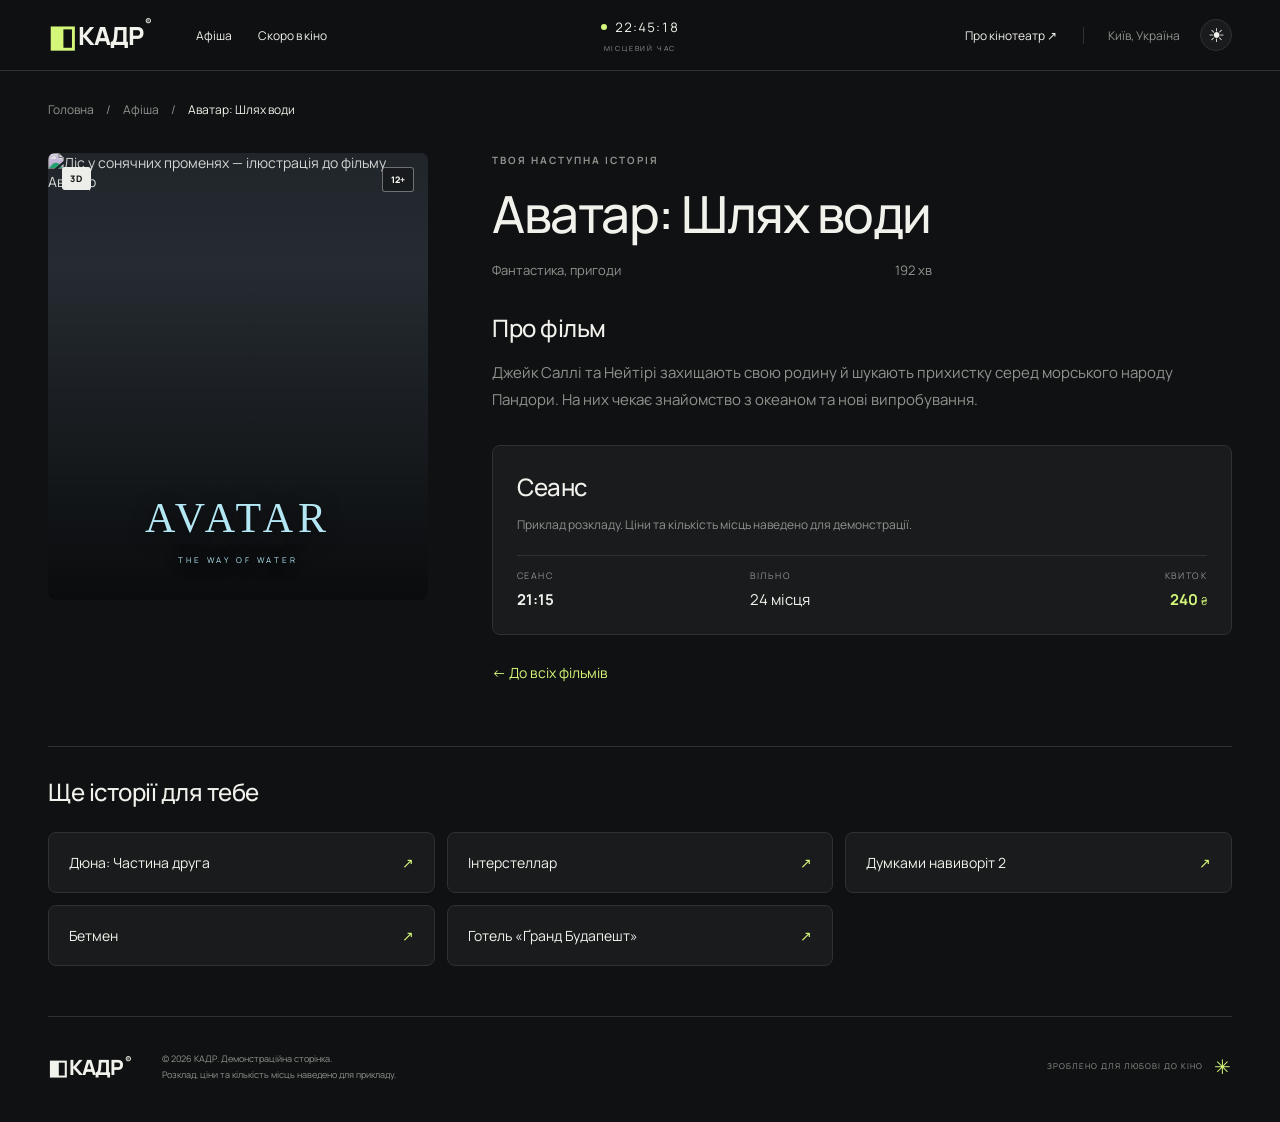
==== pages/movies/avatar.html @ 9c1c7c78 "Initial commit: cinema website" ====
<!DOCTYPE html>
<html lang="uk">
  <head>
    <meta charset="UTF-8" />
    <meta name="viewport" content="width=device-width, initial-scale=1.0" />
    <meta name="theme-color" content="#101112" />
    <meta
      name="description"
      content="Джейк Саллі та Нейтірі захищають свою родину й шукають прихистку серед морського народу Пандори. На них чекає знайомство з океаном та нові випробування."
    />
    <title>Аватар: Шлях води — КАДР</title>
    <link rel="preconnect" href="https://images.unsplash.com" />
    <link rel="stylesheet" href="../../assets/css/style.css" />
    <link rel="stylesheet" href="../../assets/css/movie.css" />
    <script src="../../assets/js/theme.js"></script>
    <script src="../../assets/js/components/layout.js" defer></script>
    <script src="../../assets/js/common.js" defer></script>
  </head>
  <body>
    <div data-site-header></div>
    <main class="shell movie-page">
      <nav class="breadcrumbs" aria-label="Навігаційний шлях">
        <a href="../../index.html">Головна</a><span aria-hidden="true">/</span
        ><a href="../../index.html#movies">Афіша</a
        ><span aria-hidden="true">/</span
        ><span aria-current="page">Аватар: Шлях води</span>
      </nav>
      <article class="movie-detail" aria-labelledby="movie-title">
        <div class="poster poster-avatar">
          <img
            src="https://images.unsplash.com/photo-1441974231531-c6227db76b6e?auto=format&fit=crop&w=600&q=80"
            alt="Ліс у сонячних променях — ілюстрація до фільму Аватар"
            fetchpriority="high"
          /><span class="poster-tag">3D</span
          ><span class="poster-age">12+</span>
          <div class="poster-title">AVATAR<span>THE WAY OF WATER</span></div>
        </div>

        <div class="movie-description">
          <p class="eyebrow">ТВОЯ НАСТУПНА ІСТОРІЯ</p>
          <h1 id="movie-title">Аватар: Шлях води</h1>
          <p class="genre">Фантастика, пригоди <span>192 хв</span></p>
          <section class="movie-synopsis" aria-labelledby="synopsis-title">
            <h2 id="synopsis-title">Про фільм</h2>
            <p>
              Джейк Саллі та Нейтірі захищають свою родину й шукають прихистку
              серед морського народу Пандори. На них чекає знайомство з океаном
              та нові випробування.
            </p>
          </section>
          <section class="movie-schedule" aria-labelledby="session-title">
            <h2 id="session-title">Сеанс</h2>
            <p class="demo-note">
              Приклад розкладу. Ціни та кількість місць наведено для
              демонстрації.
            </p>
            <div class="session">
              <div>
                <span class="session-label">СЕАНС</span><time>21:15</time>
              </div>
              <div>
                <span class="session-label">ВІЛЬНО</span><span>24 місця</span>
              </div>
              <div>
                <span class="session-label">КВИТОК</span
                ><strong>240 <small>₴</small></strong>
              </div>
            </div>
          </section>
          <a class="back-link" href="../../index.html#movies"
            >← До всіх фільмів</a
          >
        </div>
      </article>
      <section class="related-movies" aria-labelledby="related-title">
        <h2 id="related-title">Ще історії для тебе</h2>
        <div class="related-links">
          <a href="dune.html"
            >Дюна: Частина друга <span aria-hidden="true">↗</span></a
          ><a href="interstellar.html"
            >Інтерстеллар <span aria-hidden="true">↗</span></a
          ><a href="inside-out.html"
            >Думками навиворіт 2 <span aria-hidden="true">↗</span></a
          ><a href="batman.html">Бетмен <span aria-hidden="true">↗</span></a
          ><a href="grand-hotel.html"
            >Готель «Ґранд Будапешт» <span aria-hidden="true">↗</span></a
          >
        </div>
      </section>
    </main>
    <div data-site-footer></div>
  </body>
</html>
---- assets/css/style.css ----
@import url("https://fonts.googleapis.com/css2?family=Manrope:wght@400;500;600;700;800&display=swap");

:root {
  color-scheme: dark;
  --bg: #101112;
  --panel: #191b1c;
  --text: #f2f2ed;
  --muted: #91938f;
  --line: #303231;
  --accent: #d4f77a;
}
:root[data-theme="light"] {
  color-scheme: light;
  --bg: #ffffff;
  --panel: #f4f5f1;
  --text: #20231d;
  --muted: #62665d;
  --line: #dce0d6;
  --accent: #4b7019;
}
.theme-toggle {
  display: grid;
  place-items: center;
  flex-shrink: 0;
  width: 32px;
  height: 32px;
  padding: 0;
  margin-left: -24px;
  border: 1px solid var(--line);
  border-radius: 50%;
  background: var(--panel);
  color: var(--text);
  font-size: 19px;
  cursor: pointer;
}
.theme-toggle:hover {
  border-color: var(--accent);
  color: var(--accent);
}
.theme-toggle:focus-visible {
  outline: 2px solid var(--accent);
  outline-offset: 4px;
}
:root[data-theme="light"] .topbar {
  background: #ffffffed;
}
:root[data-theme="light"] .menu-panel {
  background: var(--panel);
}
:root[data-theme="light"] .intro-note {
  color: var(--muted);
}
:root[data-theme="light"] .closing {
  background: #f2f5eb;
  border-color: var(--line);
}
:root[data-theme="light"] .few-seats {
  color: #9b4b15;
}
/* Зберігаємо контраст тексту та кнопок поверх кінопостерів. */
.feature {
  color: #f2f2ed;
  --accent: #d4f77a;
}
@media (max-width: 1100px) {
  .theme-toggle {
    margin-left: -14px;
  }
}
@media (max-width: 760px) {
  .navigation .theme-toggle {
    margin-left: auto;
  }
  .navigation .mobile-menu {
    margin-left: -16px;
  }
}
* {
  box-sizing: border-box;
}
html {
  scroll-behavior: smooth;
  scroll-padding-top: 90px;
}
body {
  margin: 0;
  background: var(--bg);
  color: var(--text);
  font-family: Manrope, Arial, sans-serif;
  font-size: 14px;
}
a {
  color: inherit;
  text-decoration: none;
}
button,
summary,
a {
  -webkit-tap-highlight-color: transparent;
}
a:focus-visible,
summary:focus-visible {
  outline: 2px solid var(--accent);
  outline-offset: 6px;
}
a:hover {
  color: var(--accent);
}
.shell {
  width: min(1320px, calc(100% - 96px));
  margin-inline: auto;
}
.topbar {
  position: sticky;
  top: 0;
  z-index: 10;
  background: #101112ed;
  border-bottom: 1px solid var(--line);
  backdrop-filter: blur(18px);
}
.navigation {
  height: 70px;
  display: flex;
  align-items: center;
  gap: 44px;
  position: relative;
}
.logo {
  font-weight: 800;
  font-size: 25px;
  letter-spacing: -1.5px;
  white-space: nowrap;
}
.logo-mark {
  color: var(--accent);
  font-size: 30px;
  vertical-align: -2px;
}
.logo-dot {
  font-size: 10px;
  vertical-align: top;
  letter-spacing: 0;
  margin-left: 3px;
}
.nav-links,
.nav-right {
  display: flex;
  gap: 26px;
  font-size: 12px;
  align-items: center;
}
.nav-right {
  margin-left: auto;
}
.location {
  color: var(--muted);
  border-left: 1px solid var(--line);
  padding-left: 24px;
}
.clock {
  position: absolute;
  left: 50%;
  transform: translateX(-50%);
  display: flex;
  align-items: center;
  gap: 8px;
  flex-wrap: wrap;
  width: 100px;
  justify-content: center;
}
.clock time {
  font-size: 13px;
  font-variant-numeric: tabular-nums;
  letter-spacing: 1px;
}
.clock-label {
  font-size: 7px;
  letter-spacing: 1.8px;
  color: var(--muted);
}
.live-dot {
  display: inline-block;
  width: 6px;
  height: 6px;
  border-radius: 50%;
  background: var(--accent);
  flex-shrink: 0;
}
.mobile-menu {
  display: none;
}
.intro {
  display: flex;
  justify-content: space-between;
  align-items: flex-end;
  padding: 62px 0 47px;
}
.eyebrow {
  font-size: 10px;
  letter-spacing: 2px;
  color: var(--muted);
  font-weight: 700;
  margin: 0 0 18px;
}
h1 {
  font-size: clamp(40px, 4.7vw, 67px);
  line-height: 1.1;
  letter-spacing: -3.5px;
  margin: 0;
  font-weight: 500;
}
h1 em {
  font-style: normal;
  color: var(--accent);
}
.intro-note {
  color: #b7b9b4;
  font-size: 13px;
  line-height: 1.8;
  margin: 0 5px 5px 0;
}
.intro-note > span {
  display: block;
  margin-top: 20px;
  color: var(--text);
  font-size: 11px;
}
.intro-note > span > span {
  font-size: 23px;
  margin-left: 45px;
}
.section-label {
  display: flex;
  justify-content: space-between;
  align-items: center;
  margin-bottom: 16px;
}
.section-label h2 {
  font-size: 9px;
  font-weight: 600;
  letter-spacing: 1.8px;
  margin: 0;
  display: flex;
  align-items: center;
  gap: 9px;
}
.section-label > span {
  font-size: 8px;
  letter-spacing: 1.7px;
  color: var(--muted);
}
.hero-grid {
  display: grid;
  grid-template-columns: 1.65fr 1fr 1fr;
  gap: 16px;
}
.feature {
  height: 380px;
  position: relative;
  overflow: hidden;
  border-radius: 9px;
  background: #303336;
  isolation: isolate;
}
.feature img,
.poster img {
  width: 100%;
  height: 100%;
  object-fit: cover;
  position: absolute;
  inset: 0;
  z-index: -2;
}
.feature:after,
.poster:after {
  content: "";
  position: absolute;
  inset: 0;
  z-index: -1;
  background: linear-gradient(180deg, #0002 0%, transparent 25%, #000b 100%);
}
.feature-top {
  position: absolute;
  top: 20px;
  left: 20px;
  right: 20px;
  display: flex;
  justify-content: space-between;
  align-items: center;
  gap: 8px;
}
.badge {
  font-size: 8px;
  font-weight: 800;
  letter-spacing: 1px;
  background: #efefeb;
  color: #222;
  padding: 8px 10px;
  border-radius: 3px;
}
.badge-lime {
  background: var(--accent);
}
.age {
  border: 1px solid #ffffff60;
  border-radius: 4px;
  font-size: 9px;
  padding: 5px;
  background: #0002;
}
.feature-content {
  position: absolute;
  bottom: 23px;
  left: 23px;
  right: 23px;
}
.feature-meta {
  font-size: 8px;
  letter-spacing: 1.7px;
  color: #eee9d9;
}
.feature h3 {
  font-size: clamp(19px, 2vw, 28px);
  line-height: 1.2;
  letter-spacing: -1px;
  margin: 14px 0 20px;
}
.feature-main h3 {
  font-size: 63px;
  font-weight: 500;
  letter-spacing: 14px;
  margin-bottom: 14px;
}
.feature-main h3 > span {
  display: block;
  font-size: 10px;
  letter-spacing: 6px;
  margin-top: 3px;
}
.feature-bottom {
  display: flex;
  justify-content: space-between;
  align-items: end;
}
.feature-bottom p {
  font-size: 11px;
  color: #deded7;
  line-height: 1.6;
  margin: 0;
}
.round-link {
  width: 37px;
  height: 37px;
  border: 1px solid #fff7;
  border-radius: 50%;
  display: grid;
  place-items: center;
  font-size: 23px;
  background: transparent;
  color: #f2f2ed;
  transition: background-color 0.2s, border-color 0.2s, color 0.2s;
}
.round-link:hover,
.round-link:focus-visible {
  background: var(--accent);
  border-color: var(--accent);
  color: #141610;
}
.feature-space img {
  object-position: 65%;
}
.feature-city img {
  filter: hue-rotate(30deg);
}
.feature-city h3 i {
  font-size: 42px;
  color: var(--accent);
  font-style: normal;
}
.slider-status {
  display: none;
}
.movies {
  padding-top: 65px;
}
.movies-heading {
  display: flex;
  align-items: end;
  justify-content: space-between;
  padding-bottom: 26px;
  border-bottom: 1px solid var(--line);
  margin-bottom: 28px;
}
.movies-heading .eyebrow {
  margin-bottom: 10px;
}
h2 {
  font-size: 34px;
  letter-spacing: -1.3px;
  font-weight: 500;
  margin: 0;
}
.schedule-label {
  display: flex;
  align-items: center;
  gap: 8px;
  font-size: 9px;
  letter-spacing: 1px;
}
.schedule-count {
  color: var(--muted);
  margin-left: 18px;
  letter-spacing: 0;
}
.movie-grid {
  display: grid;
  grid-template-columns: repeat(3, minmax(0, 1fr));
  gap: 38px 24px;
}
.movie-card {
  min-width: 0;
  scroll-margin-top: 95px;
}
.poster {
  position: relative;
  isolation: isolate;
  aspect-ratio: 4/4.7;
  overflow: hidden;
  border-radius: 7px;
  background: #252b31;
}
.poster img {
  transition: transform 0.5s;
}
.movie-card:hover .poster img {
  transform: scale(1.035);
}
.poster-tag,
.poster-age {
  position: absolute;
  top: 14px;
  font-size: 9px;
  font-weight: 800;
  border-radius: 3px;
  padding: 5px 8px;
}
.poster-tag {
  left: 14px;
  background: #eceee9;
  color: #181a18;
  letter-spacing: 1px;
}
.poster-age {
  right: 14px;
  background: #1118;
  border: 1px solid #ffffff60;
}
.poster-title {
  position: absolute;
  bottom: 35px;
  left: 12px;
  right: 12px;
  text-align: center;
  font-family: Georgia, serif;
  font-size: 42px;
  letter-spacing: 5px;
  text-shadow: 0 2px 18px #0008;
}
.poster-title span {
  display: block;
  font-family: Manrope, Arial, sans-serif;
  font-size: 8px;
  letter-spacing: 3px;
  margin-top: 12px;
}
.poster-interstellar .poster-title {
  font-family: Manrope, Arial, sans-serif;
  font-size: 22px;
  letter-spacing: 2px;
}
.poster-emotions .poster-title {
  font-family: Manrope, Arial, sans-serif;
  font-size: 30px;
  font-weight: 800;
  letter-spacing: -1px;
}
.poster-emotions b {
  font-size: 65px;
  color: #dbf895;
}
.poster-batman img {
  filter: sepia(1) saturate(3);
  opacity: 0.5;
}
.poster-batman {
  background: #460c0b;
}
.poster-batman .poster-title {
  color: #f54436;
  font-family: Impact, Arial, sans-serif;
  font-size: 60px;
  font-weight: 800;
  line-height: 0.95;
  letter-spacing: -2px;
}
.poster-batman .poster-title span {
  color: #f2d0c4;
  line-height: 1.6;
}
.poster-grand img {
  filter: sepia(0.25) saturate(0.7);
}
.poster-grand .poster-title {
  font-size: 29px;
  color: #f5d6c1;
  letter-spacing: 2px;
}
.poster-avatar img {
  filter: hue-rotate(45deg);
}
.poster-avatar .poster-title {
  color: #b4e7f4;
}
.movie-info {
  padding: 15px 1px 0;
}
.genre {
  font-size: 10px;
  color: var(--muted);
  display: flex;
  justify-content: space-between;
  gap: 8px;
  margin: 0 0 8px;
}
.movie-info h3 {
  font-size: 17px;
  font-weight: 600;
  letter-spacing: -0.5px;
  margin: 0 0 18px;
}
.session {
  border-top: 1px solid var(--line);
  padding-top: 13px;
  display: grid;
  grid-template-columns: 1fr 1fr 1fr;
  gap: 8px;
}
.session > div {
  display: flex;
  flex-direction: column;
  gap: 7px;
  font-size: 12px;
}
.session > div:last-child {
  text-align: right;
}
.session-label {
  font-size: 7px;
  color: var(--muted);
  letter-spacing: 1.4px;
}
.session time {
  font-weight: 700;
}
.session strong {
  font-size: 15px;
  color: var(--accent);
}
.session small {
  font-size: 11px;
  font-weight: 400;
}
.few-seats {
  color: #ecb187;
}
.closing {
  display: flex;
  gap: 30px;
  align-items: center;
  margin-top: 70px;
  padding: 34px 30px;
  background: #1b1e18;
  border: 1px solid #32382a;
  border-radius: 8px;
}
.closing-icon {
  font-size: 65px;
  line-height: 1;
  color: var(--accent);
}
.closing .eyebrow {
  font-size: 8px;
  margin-bottom: 10px;
}
.closing h2 {
  font-size: 26px;
}
.closing p:last-child {
  font-size: 11px;
  color: var(--muted);
  margin-bottom: 0;
}
.closing > a {
  margin-left: auto;
  font-size: 11px;
  white-space: nowrap;
  border-bottom: 1px solid #626e49;
  padding-bottom: 10px;
}
.closing > a span {
  margin-left: 28px;
  color: var(--accent);
  font-size: 20px;
}
footer {
  margin-top: 50px !important;
  padding: 25px 0 30px;
  border-top: 1px solid var(--line);
  display: flex;
  align-items: center;
  gap: 30px;
}
footer .logo {
  font-size: 21px;
}
footer p {
  font-size: 9px;
  color: var(--muted);
  line-height: 1.8;
}
footer > span {
  margin-left: auto;
  font-size: 8px;
  letter-spacing: 1px;
  color: var(--muted);
}
.footer-star {
  color: var(--accent);
  font-size: 20px;
  vertical-align: middle;
  margin-left: 8px;
}
@media (min-width: 1500px) {
  .feature {
    height: 420px;
  }
}
@media (max-width: 1100px) {
  .shell {
    width: calc(100% - 56px);
  }
  .navigation {
    gap: 28px;
  }
  .location {
    display: none;
  }
  .hero-grid {
    grid-template-columns: 1.3fr 1fr 1fr;
    gap: 12px;
  }
  .feature {
    height: 340px;
  }
  .feature-top {
    left: 14px;
    right: 14px;
    top: 14px;
  }
  .feature-content {
    left: 17px;
    right: 17px;
  }
  .feature-main h3 {
    font-size: 48px;
    letter-spacing: 8px;
  }
  .badge {
    font-size: 7px;
    padding: 7px;
  }
  .movie-grid {
    gap: 32px 18px;
  }
  .poster-title {
    font-size: 35px;
  }
  .poster-interstellar .poster-title {
    font-size: 17px;
  }
  .movie-info h3 {
    font-size: 15px;
  }
  .closing h2 {
    font-size: 22px;
  }
}
@media (max-width: 760px) {
  .shell {
    width: calc(100% - 40px);
  }
  .navigation {
    height: 62px;
  }
  .nav-links,
  .nav-right {
    display: none;
  }
  .logo {
    font-size: 23px;
  }
  .mobile-menu {
    display: block;
    margin-left: auto;
  }
  .mobile-menu summary {
    list-style: none;
    cursor: pointer;
    padding: 12px 0 12px 12px;
    width: 35px;
  }
  .mobile-menu summary::-webkit-details-marker {
    display: none;
  }
  .mobile-menu summary span {
    display: block;
    height: 1px;
    background: var(--text);
    margin: 6px 0;
    transition: transform 0.2s;
  }
  .mobile-menu[open] summary span:first-child {
    transform: translateY(3.5px) rotate(45deg);
  }
  .mobile-menu[open] summary span:last-child {
    transform: translateY(-3.5px) rotate(-45deg);
  }
  .menu-panel {
    position: absolute;
    right: 0;
    top: 61px;
    background: #1c1e1f;
    border: 1px solid var(--line);
    border-radius: 0 0 8px 8px;
    width: 230px;
    box-shadow: 0 20px 30px #0006;
    padding: 12px 20px;
  }
  .menu-panel a {
    display: block;
    padding: 14px 0;
    font-size: 13px;
  }
  .intro {
    padding: 38px 0 32px;
  }
  h1 {
    font-size: 48px;
    letter-spacing: -2.5px;
  }
  .intro-note {
    font-size: 11px;
  }
  .intro-note > span > span {
    margin-left: 10px;
  }
  .section-label > span {
    display: none;
  }
  .hero-grid {
    grid-template-columns: 1fr;
  }
  .feature {
    height: 380px;
  }
  .feature:not(.is-active) {
    display: none;
  }
  .feature-main h3 {
    font-size: 66px;
    letter-spacing: 15px;
  }
  .feature h3 {
    font-size: 34px;
  }
  .feature-main h3 {
    font-size: 66px;
  }
  .feature-top {
    top: 22px;
    left: 22px;
    right: 22px;
  }
  .feature-content {
    left: 26px;
    right: 26px;
    bottom: 26px;
  }
  .badge {
    font-size: 8px;
    padding: 8px 10px;
  }
  .feature-meta {
    font-size: 9px;
  }
  .feature-bottom p {
    font-size: 12px;
  }
  .slider-status {
    display: flex;
    align-items: center;
    gap: 6px;
    margin-top: 14px;
  }
  .slider-dot {
    width: 5px;
    height: 5px;
    border-radius: 20px;
    background: #50534d;
  }
  .slider-dot.active {
    width: 24px;
    background: var(--accent);
  }
  .slider-caption {
    margin-left: auto;
    font-size: 7px;
    color: var(--muted);
    letter-spacing: 1px;
  }
  .movies {
    padding-top: 42px;
  }
  .movies-heading {
    align-items: start;
    gap: 20px;
  }
  .movies-heading h2 {
    font-size: 29px;
  }
  .schedule-label {
    font-size: 7px;
    flex-wrap: wrap;
    max-width: 115px;
    justify-content: end;
    padding-top: 4px;
    gap: 5px;
  }
  .schedule-count {
    width: 100%;
    text-align: right;
    margin-top: 5px;
  }
  .movie-grid {
    grid-template-columns: repeat(2, minmax(0, 1fr));
    gap: 28px 18px;
  }
  .closing {
    padding: 25px 20px;
    gap: 18px;
    flex-wrap: wrap;
  }
  .closing-icon {
    font-size: 44px;
  }
  .closing h2 {
    font-size: 21px;
  }
  .closing > a {
    margin-left: 62px;
  }
  .closing {
    margin-top: 45px;
  }
  footer {
    flex-wrap: wrap;
    gap: 15px;
  }
  footer > span {
    width: 100%;
    margin: 0;
  }
  footer p {
    margin-left: auto;
  }
}
@media (max-width: 440px) {
  .shell {
    width: calc(100% - 32px);
  }
  .intro-note {
    display: none;
  }
  h1 {
    font-size: 43px;
  }
  .eyebrow {
    font-size: 8px;
    letter-spacing: 1.7px;
  }
  .feature {
    height: 365px;
  }
  .section-label h2 {
    font-size: 8px;
  }
  .movie-grid {
    gap: 26px 13px;
  }
  .movies-heading h2 {
    font-size: 26px;
  }
  .movies-heading {
    gap: 8px;
  }
  .poster-title {
    font-size: 25px;
    letter-spacing: 2px;
    bottom: 24px;
  }
  .poster-title span {
    font-size: 5px;
    letter-spacing: 1.3px;
  }
  .poster-interstellar .poster-title {
    font-size: 11px;
    letter-spacing: 0.7px;
  }
  .poster-emotions .poster-title {
    font-size: 17px;
  }
  .poster-emotions b {
    font-size: 36px;
  }
  .poster-batman .poster-title {
    font-size: 39px;
  }
  .poster-grand .poster-title {
    font-size: 19px;
  }
  .poster-tag,
  .poster-age {
    top: 9px;
    font-size: 7px;
    padding: 4px 5px;
  }
  .poster-tag {
    left: 9px;
  }
  .poster-age {
    right: 9px;
  }
  .genre {
    font-size: 8px;
    flex-wrap: wrap;
    gap: 4px;
  }
  .movie-info h3 {
    font-size: 13px;
    min-height: 36px;
    margin-bottom: 10px;
  }
  .session {
    gap: 4px;
  }
  .session > div {
    font-size: 10px;
  }
  .session-label {
    font-size: 6px;
    letter-spacing: 0.6px;
  }
  .session strong {
    font-size: 12px;
  }
  .closing h2 {
    font-size: 17px;
  }
  .closing-icon {
    font-size: 32px;
  }
  .closing {
    gap: 12px;
    padding: 22px 15px;
  }
  .closing p:last-child {
    font-size: 9px;
  }
  .closing > a {
    margin-left: 44px;
  }
  footer p {
    font-size: 8px;
    max-width: 220px;
  }
}
.feature-batman img { filter: sepia(.6) saturate(1.4); }
.feature-batman h3 { font-size: clamp(34px, 4vw, 60px); letter-spacing: 4px; }
.feature-avatar img { filter: hue-rotate(35deg); }
/* Обидві трійки займають ті самі комірки: висота стрічки не змінюється. */
.carousel-ready > .feature {
  display: block;
  grid-row: 1;
  grid-column: 1;
  opacity: 0;
  visibility: hidden;
  transform: translateY(12px) scale(.985);
  pointer-events: none;
  transition: opacity 900ms ease, transform 1100ms cubic-bezier(.22, 1, .36, 1), visibility 1100ms;
}
.carousel-ready > .feature:nth-child(3n + 2) { grid-column: 2; }
.carousel-ready > .feature:nth-child(3n) { grid-column: 3; }
.carousel-ready > .feature.is-visible {
  opacity: 1;
  visibility: visible;
  transform: translateY(0) scale(1);
  pointer-events: auto;
  transition-delay: 140ms;
}
.carousel-ready > .feature.is-visible:nth-child(3n + 2) { transition-delay: 210ms; }
.carousel-ready > .feature.is-visible:nth-child(3n) { transition-delay: 280ms; }
@media (max-width: 760px) {
  .carousel-ready > .feature:nth-child(n) { display: block; grid-column: 1; transition-delay: 0ms; }
}
@media (prefers-reduced-motion: reduce) {
  .carousel-ready > .feature:nth-child(n) {
    grid-column: auto;
    grid-row: auto;
    opacity: 1;
    visibility: visible;
    transform: none;
    pointer-events: auto;
  }
  html {
    scroll-behavior: auto;
  }
  *,
  *:before,
  *:after {
    transition: none !important;
  }
  .feature:not(.is-active) {
    display: block;
  }
  .slider-status {
    display: none;
  }
}

.poster { color: #f2f2ed; }
.poster-link { display: block; border-radius: 7px; }
.poster-link:hover { color: #f2f2ed; }
---- assets/css/movie.css ----
.movie-page {
  padding-top: 30px;
}
.breadcrumbs {
  display: flex;
  flex-wrap: wrap;
  gap: 12px;
  color: var(--muted);
  font-size: 12px;
  margin-bottom: 35px;
}
.breadcrumbs [aria-current] {
  color: var(--text);
}
.movie-detail {
  display: grid;
  grid-template-columns: minmax(0, 380px) minmax(0, 1fr);
  gap: 64px;
  align-items: start;
}
.movie-detail .poster {
  width: 100%;
}
.movie-description h1 {
  font-size: clamp(32px, 4vw, 54px);
  line-height: 1.1;
  letter-spacing: -1.5px;
  margin: 12px 0 20px;
  overflow-wrap: anywhere;
}
.movie-description .genre {
  max-width: 440px;
  font-size: 13px;
}
.movie-description h2,
.related-movies h2 {
  font-size: 24px;
  letter-spacing: -0.5px;
}
.movie-synopsis {
  margin: 32px 0;
}
.movie-synopsis p {
  color: var(--muted);
  font-size: 15px;
  line-height: 1.8;
}
.movie-schedule {
  padding: 24px;
  background: var(--panel);
  border: 1px solid var(--line);
  border-radius: 8px;
}
.demo-note {
  font-size: 12px;
  color: var(--muted);
  line-height: 1.6;
}
.movie-schedule .session {
  margin-top: 20px;
}
.movie-schedule .session > div {
  font-size: 15px;
}
.movie-schedule .session-label {
  font-size: 9px;
}
.back-link {
  display: inline-block;
  margin-top: 28px;
  color: var(--accent);
}
.related-movies {
  margin-top: 64px;
  padding-top: 28px;
  border-top: 1px solid var(--line);
}
.related-links {
  display: grid;
  grid-template-columns: repeat(3, minmax(0, 1fr));
  gap: 12px;
  margin-top: 24px;
}
.related-links a {
  display: flex;
  justify-content: space-between;
  gap: 16px;
  align-items: center;
  padding: 20px;
  background: var(--panel);
  border: 1px solid var(--line);
  border-radius: 8px;
}
.related-links span {
  color: var(--accent);
}
@media (max-width: 1100px) {
  .movie-detail {
    gap: 32px;
    grid-template-columns: minmax(0, 300px) minmax(0, 1fr);
  }
}
@media (max-width: 760px) {
  .movie-detail {
    grid-template-columns: 1fr;
    gap: 28px;
  }
  .movie-detail .poster {
    max-width: 380px;
    margin-inline: auto;
  }
  .related-links {
    grid-template-columns: 1fr;
  }
  .movie-schedule {
    padding: 20px;
  }
  .related-movies {
    margin-top: 40px;
  }
}
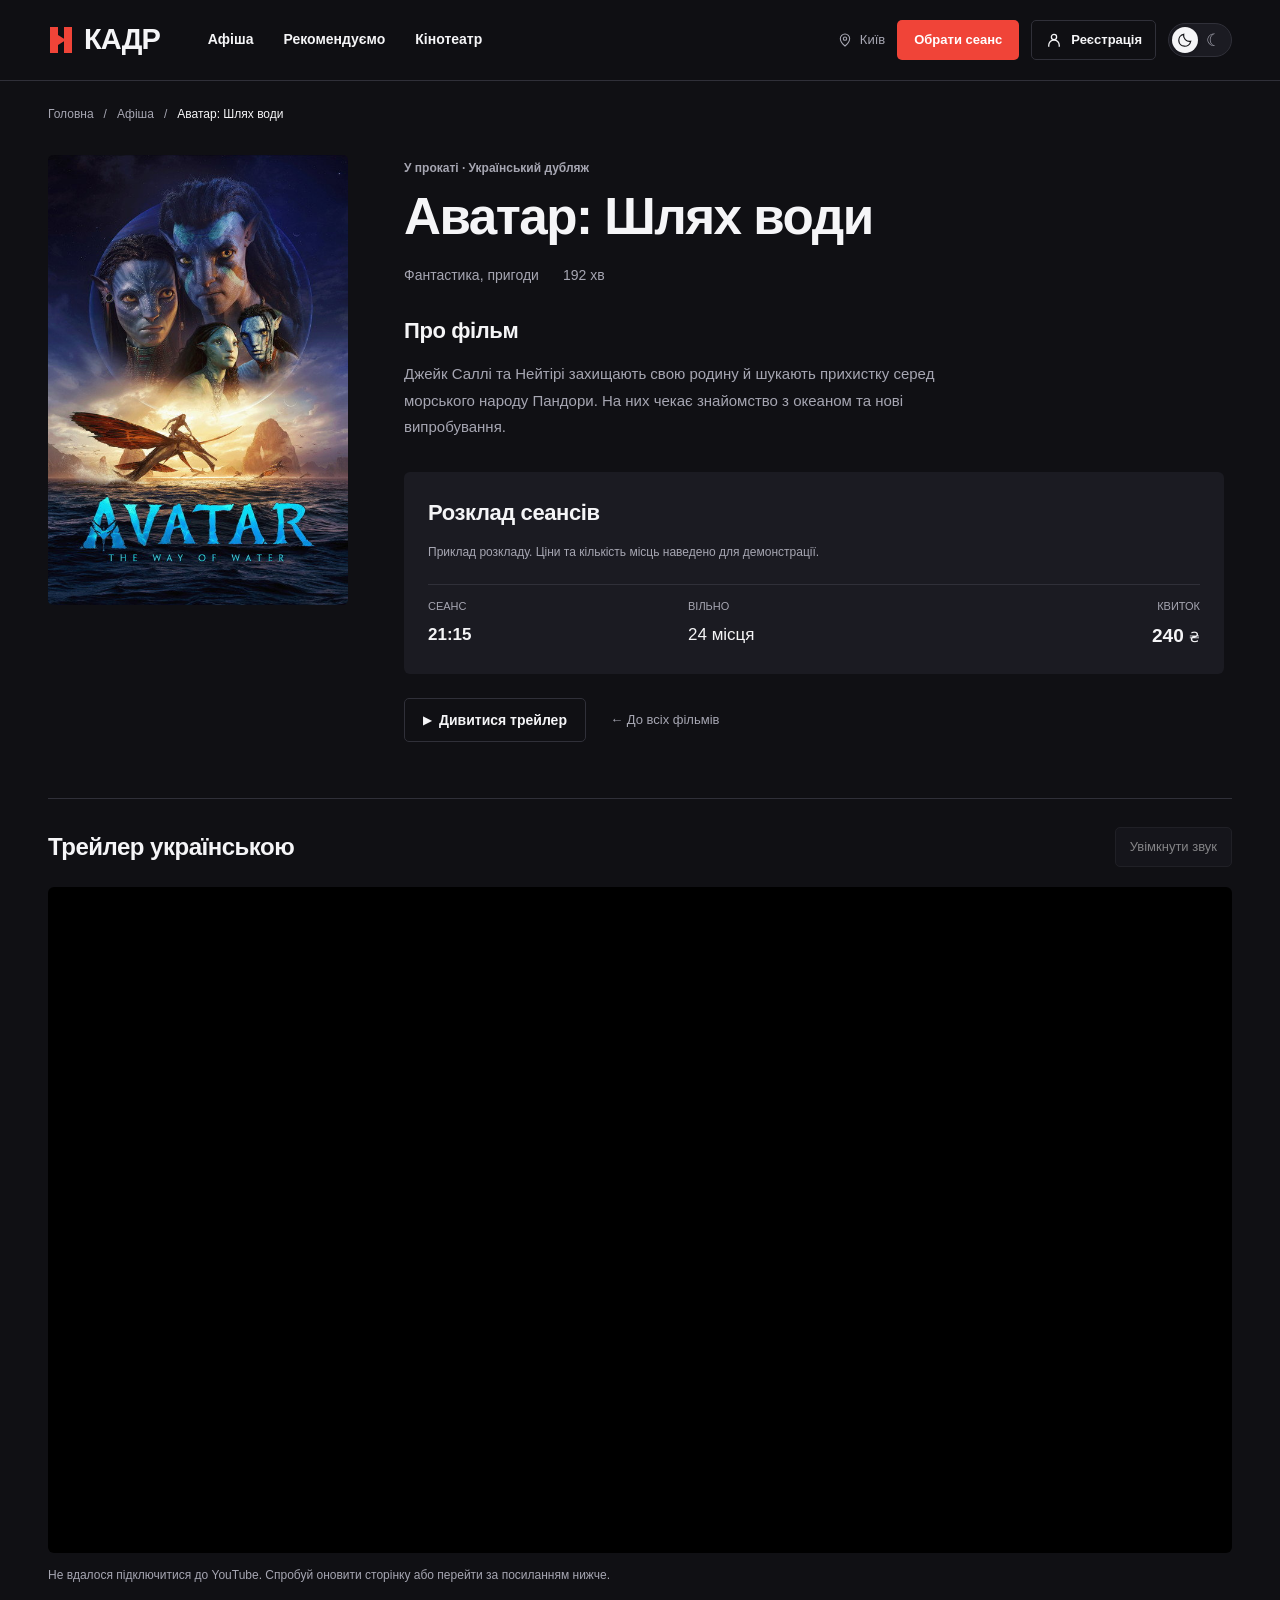
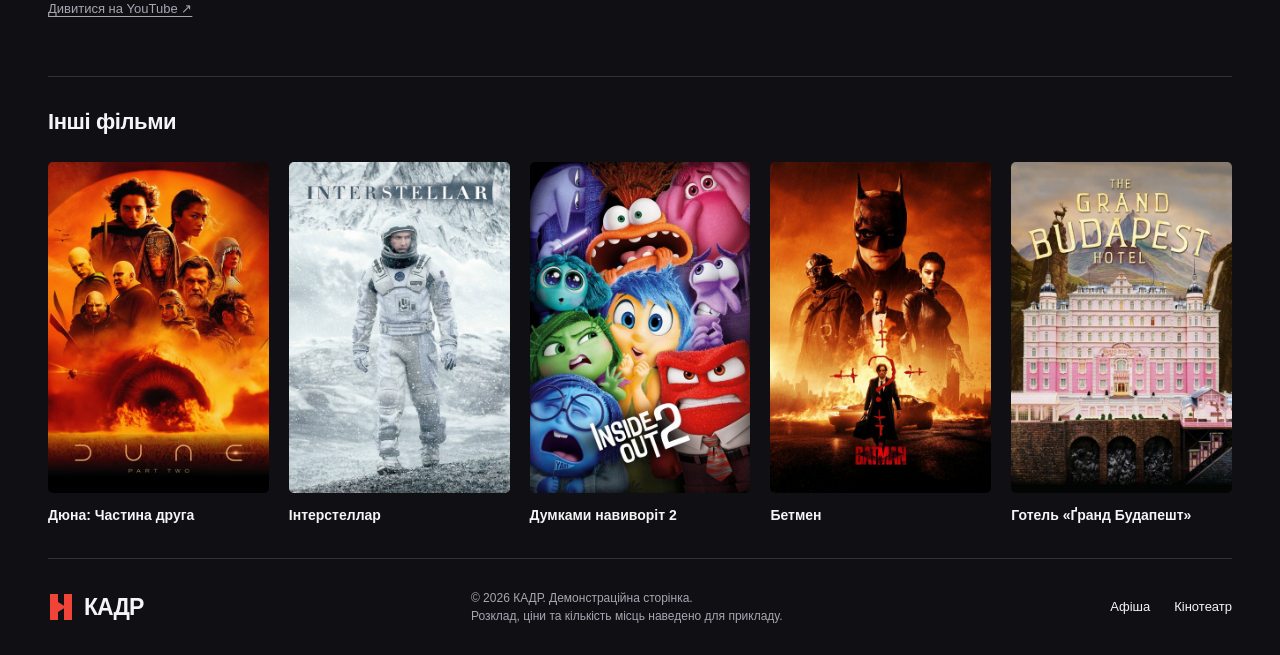
==== commit 6a29ae3a: "Update cinema design, trailers, and registration page" ====
--- a/pages/movies/avatar.html
+++ b/pages/movies/avatar.html
@@ -3,18 +3,19 @@
   <head>
     <meta charset="UTF-8" />
     <meta name="viewport" content="width=device-width, initial-scale=1.0" />
-    <meta name="theme-color" content="#101112" />
+    <meta name="theme-color" content="#101014" />
     <meta
       name="description"
       content="Джейк Саллі та Нейтірі захищають свою родину й шукають прихистку серед морського народу Пандори. На них чекає знайомство з океаном та нові випробування."
     />
     <title>Аватар: Шлях води — КАДР</title>
-    <link rel="preconnect" href="https://images.unsplash.com" />
+    <link rel="preconnect" href="https://www.youtube.com" />
     <link rel="stylesheet" href="../../assets/css/style.css" />
     <link rel="stylesheet" href="../../assets/css/movie.css" />
     <script src="../../assets/js/theme.js"></script>
     <script src="../../assets/js/components/layout.js" defer></script>
     <script src="../../assets/js/common.js" defer></script>
+    <script src="../../assets/js/movie.js" defer></script>
   </head>
   <body>
     <div data-site-header></div>
@@ -28,16 +29,14 @@
       <article class="movie-detail" aria-labelledby="movie-title">
         <div class="poster poster-avatar">
           <img
-            src="https://images.unsplash.com/photo-1441974231531-c6227db76b6e?auto=format&fit=crop&w=600&q=80"
-            alt="Ліс у сонячних променях — ілюстрація до фільму Аватар"
+            src="../../assets/images/avatar-poster.jpg"
+            alt="Постер фільму Аватар: Шлях води"
             fetchpriority="high"
-          /><span class="poster-tag">3D</span
-          ><span class="poster-age">12+</span>
-          <div class="poster-title">AVATAR<span>THE WAY OF WATER</span></div>
+          />
         </div>
 
         <div class="movie-description">
-          <p class="eyebrow">ТВОЯ НАСТУПНА ІСТОРІЯ</p>
+          <p class="eyebrow">У прокаті · Український дубляж</p>
           <h1 id="movie-title">Аватар: Шлях води</h1>
           <p class="genre">Фантастика, пригоди <span>192 хв</span></p>
           <section class="movie-synopsis" aria-labelledby="synopsis-title">
@@ -49,7 +48,7 @@
             </p>
           </section>
           <section class="movie-schedule" aria-labelledby="session-title">
-            <h2 id="session-title">Сеанс</h2>
+            <h2 id="session-title">Розклад сеансів</h2>
             <p class="demo-note">
               Приклад розкладу. Ціни та кількість місць наведено для
               демонстрації.
@@ -67,23 +66,83 @@
               </div>
             </div>
           </section>
+          <a class="button-secondary trailer-link" href="#trailer-title"
+            ><span class="play-icon" aria-hidden="true">▶</span> Дивитися
+            трейлер</a
+          >
           <a class="back-link" href="../../index.html#movies"
             >← До всіх фільмів</a
           >
         </div>
       </article>
+      <section
+        class="movie-trailer"
+        aria-labelledby="trailer-title"
+        data-video-id="y9DDxUZL3mU"
+      >
+        <div class="trailer-heading">
+          <h2 id="trailer-title">Трейлер українською</h2>
+          <button
+            class="trailer-sound"
+            type="button"
+            disabled
+            aria-pressed="false"
+          >
+            Увімкнути звук
+          </button>
+        </div>
+        <div class="trailer-frame">
+          <div id="trailer-player"></div>
+        </div>
+        <p class="trailer-status" role="status">
+          Трейлер відтворюється без звуку. Натисни кнопку «Увімкнути звук» над
+          відео.
+        </p>
+        <a
+          class="trailer-external"
+          href="https://www.youtube.com/watch?v=y9DDxUZL3mU"
+          target="_blank"
+          rel="noopener noreferrer"
+          >Дивитися на YouTube ↗</a
+        >
+      </section>
       <section class="related-movies" aria-labelledby="related-title">
-        <h2 id="related-title">Ще історії для тебе</h2>
+        <h2 id="related-title">Інші фільми</h2>
         <div class="related-links">
           <a href="dune.html"
-            >Дюна: Частина друга <span aria-hidden="true">↗</span></a
-          ><a href="interstellar.html"
-            >Інтерстеллар <span aria-hidden="true">↗</span></a
-          ><a href="inside-out.html"
-            >Думками навиворіт 2 <span aria-hidden="true">↗</span></a
-          ><a href="batman.html">Бетмен <span aria-hidden="true">↗</span></a
-          ><a href="grand-hotel.html"
-            >Готель «Ґранд Будапешт» <span aria-hidden="true">↗</span></a
+            ><img
+              src="../../assets/images/dune-poster.jpg"
+              alt=""
+              loading="lazy"
+            /><span>Дюна: Частина друга</span></a
+          >
+          <a href="interstellar.html"
+            ><img
+              src="../../assets/images/interstellar-poster.jpg"
+              alt=""
+              loading="lazy"
+            /><span>Інтерстеллар</span></a
+          >
+          <a href="inside-out.html"
+            ><img
+              src="../../assets/images/inside-out-poster.jpg"
+              alt=""
+              loading="lazy"
+            /><span>Думками навиворіт 2</span></a
+          >
+          <a href="batman.html"
+            ><img
+              src="../../assets/images/batman-poster.jpg"
+              alt=""
+              loading="lazy"
+            /><span>Бетмен</span></a
+          >
+          <a href="grand-hotel.html"
+            ><img
+              src="../../assets/images/grand-hotel-poster.jpg"
+              alt=""
+              loading="lazy"
+            /><span>Готель «Ґранд Будапешт»</span></a
           >
         </div>
       </section>
--- a/assets/css/style.css
+++ b/assets/css/style.css
@@ -1,649 +1,679 @@
-@import url("https://fonts.googleapis.com/css2?family=Manrope:wght@400;500;600;700;800&display=swap");
-
 :root {
   color-scheme: dark;
-  --bg: #101112;
-  --panel: #191b1c;
-  --text: #f2f2ed;
-  --muted: #91938f;
-  --line: #303231;
-  --accent: #d4f77a;
+  --bg: #101014;
+  --panel: #1b1b22;
+  --text: #f5f5f7;
+  --muted: #a6a6b2;
+  --line: #303039;
+  --accent: #f04438;
+  --accent-hover: #d8342a;
+  --header: #101014f5;
 }
 :root[data-theme="light"] {
   color-scheme: light;
-  --bg: #ffffff;
-  --panel: #f4f5f1;
-  --text: #20231d;
-  --muted: #62665d;
-  --line: #dce0d6;
-  --accent: #4b7019;
-}
-.theme-toggle {
-  display: grid;
-  place-items: center;
-  flex-shrink: 0;
-  width: 32px;
-  height: 32px;
-  padding: 0;
-  margin-left: -24px;
-  border: 1px solid var(--line);
-  border-radius: 50%;
-  background: var(--panel);
-  color: var(--text);
-  font-size: 19px;
-  cursor: pointer;
-}
-.theme-toggle:hover {
-  border-color: var(--accent);
-  color: var(--accent);
-}
-.theme-toggle:focus-visible {
-  outline: 2px solid var(--accent);
-  outline-offset: 4px;
-}
-:root[data-theme="light"] .topbar {
-  background: #ffffffed;
-}
-:root[data-theme="light"] .menu-panel {
-  background: var(--panel);
-}
-:root[data-theme="light"] .intro-note {
-  color: var(--muted);
-}
-:root[data-theme="light"] .closing {
-  background: #f2f5eb;
-  border-color: var(--line);
-}
-:root[data-theme="light"] .few-seats {
-  color: #9b4b15;
-}
-/* Зберігаємо контраст тексту та кнопок поверх кінопостерів. */
-.feature {
-  color: #f2f2ed;
-  --accent: #d4f77a;
-}
-@media (max-width: 1100px) {
-  .theme-toggle {
-    margin-left: -14px;
-  }
-}
-@media (max-width: 760px) {
-  .navigation .theme-toggle {
-    margin-left: auto;
-  }
-  .navigation .mobile-menu {
-    margin-left: -16px;
-  }
+  --bg: #f7f7f9;
+  --panel: #ffffff;
+  --text: #19191f;
+  --muted: #62626e;
+  --line: #dddde4;
+  --accent: #c82823;
+  --accent-hover: #aa211d;
+  --header: #f7f7f9f5;
 }
 * {
   box-sizing: border-box;
 }
 html {
   scroll-behavior: smooth;
-  scroll-padding-top: 90px;
+  scroll-padding-top: 100px;
 }
 body {
   margin: 0;
   background: var(--bg);
   color: var(--text);
-  font-family: Manrope, Arial, sans-serif;
-  font-size: 14px;
+  font-family: -apple-system, BlinkMacSystemFont, "Segoe UI", Arial, sans-serif;
+  font-size: 15px;
+  line-height: 1.5;
+}
+button,
+input,
+summary {
+  font: inherit;
+}
+button,
+a,
+summary {
+  -webkit-tap-highlight-color: transparent;
 }
 a {
   color: inherit;
   text-decoration: none;
 }
-button,
-summary,
-a {
-  -webkit-tap-highlight-color: transparent;
-}
-a:focus-visible,
-summary:focus-visible {
-  outline: 2px solid var(--accent);
-  outline-offset: 6px;
-}
 a:hover {
   color: var(--accent);
 }
+button {
+  cursor: pointer;
+}
+button:disabled {
+  cursor: wait;
+}
+a:focus-visible,
+button:focus-visible,
+summary:focus-visible,
+input:focus-visible {
+  outline: 2px solid var(--accent);
+  outline-offset: 4px;
+}
+img {
+  display: block;
+  max-width: 100%;
+}
 .shell {
-  width: min(1320px, calc(100% - 96px));
+  width: min(1360px, calc(100% - 96px));
   margin-inline: auto;
 }
 .topbar {
   position: sticky;
   top: 0;
-  z-index: 10;
-  background: #101112ed;
+  z-index: 20;
+  background: var(--header);
   border-bottom: 1px solid var(--line);
-  backdrop-filter: blur(18px);
 }
 .navigation {
-  height: 70px;
-  display: flex;
-  align-items: center;
-  gap: 44px;
+  min-height: 80px;
+  display: flex;
+  align-items: center;
+  gap: 48px;
   position: relative;
 }
 .logo {
-  font-weight: 800;
-  font-size: 25px;
-  letter-spacing: -1.5px;
-  white-space: nowrap;
+  display: inline-flex;
+  align-items: center;
+  gap: 10px;
+  font-size: 29px;
+  font-weight: 850;
+  letter-spacing: -1px;
 }
 .logo-mark {
+  display: inline-grid;
+  place-items: center;
   color: var(--accent);
-  font-size: 30px;
-  vertical-align: -2px;
-}
-.logo-dot {
-  font-size: 10px;
-  vertical-align: top;
-  letter-spacing: 0;
-  margin-left: 3px;
-}
-.nav-links,
-.nav-right {
-  display: flex;
-  gap: 26px;
-  font-size: 12px;
-  align-items: center;
+}
+.logo-mark svg {
+  width: 26px;
+  height: 30px;
+}
+.logo:hover {
+  color: var(--text);
+}
+.nav-links {
+  display: flex;
+  gap: 30px;
+  align-self: stretch;
+  align-items: center;
+  font-size: 14px;
+  font-weight: 600;
+}
+.nav-links a {
+  padding-block: 27px;
+  border-bottom: 2px solid transparent;
+}
+.nav-links a:hover,
+.nav-links a[aria-current] {
+  color: var(--text);
+  border-color: var(--accent);
 }
 .nav-right {
   margin-left: auto;
+  display: flex;
+  align-items: center;
+  gap: 12px;
 }
 .location {
-  color: var(--muted);
-  border-left: 1px solid var(--line);
-  padding-left: 24px;
-}
-.clock {
+  display: flex;
+  gap: 7px;
+  align-items: center;
+  color: var(--muted);
+  font-size: 13px;
+}
+.location svg {
+  width: 16px;
+  height: 16px;
+}
+.theme-toggle {
+  position: relative;
+  width: 64px;
+  height: 34px;
+  flex-shrink: 0;
+  padding: 0;
+  border: 1px solid var(--line);
+  border-radius: 20px;
+  background: var(--panel);
+  color: var(--muted);
+  transition: background-color 250ms ease, border-color 250ms ease;
+}
+.theme-toggle:hover {
+  border-color: var(--muted);
+}
+.theme-track-sun,
+.theme-track-moon {
   position: absolute;
-  left: 50%;
-  transform: translateX(-50%);
-  display: flex;
-  align-items: center;
+  top: 50%;
+  transform: translateY(-50%);
+  font-size: 17px;
+  line-height: 1;
+}
+.theme-track-sun {
+  left: 9px;
+}
+.theme-track-moon {
+  right: 10px;
+}
+.theme-thumb {
+  position: absolute;
+  top: 3px;
+  left: 3px;
+  width: 26px;
+  height: 26px;
+  border-radius: 50%;
+  background: var(--text);
+  color: var(--bg);
+  box-shadow: 0 1px 4px #0003;
+  transition: transform 300ms cubic-bezier(0.22, 1, 0.36, 1),
+    background-color 250ms ease, color 250ms ease;
+}
+.theme-thumb svg {
+  position: absolute;
+  inset: 5px;
+  width: 16px;
+  height: 16px;
+  transition: opacity 200ms ease, transform 300ms ease;
+}
+.theme-sun {
+  opacity: 0;
+  transform: rotate(-90deg) scale(0.7);
+}
+.theme-moon {
+  opacity: 1;
+  transform: rotate(0) scale(1);
+}
+.theme-toggle[aria-checked="true"] .theme-thumb {
+  transform: translateX(30px);
+}
+.theme-toggle[aria-checked="true"] .theme-sun {
+  opacity: 1;
+  transform: rotate(0) scale(1);
+}
+.theme-toggle[aria-checked="true"] .theme-moon {
+  opacity: 0;
+  transform: rotate(90deg) scale(0.7);
+}
+body,
+.topbar,
+.feature-content,
+.movie-schedule,
+.menu-panel,
+.registration-fields input {
+  transition: background-color 250ms ease, color 250ms ease,
+    border-color 250ms ease;
+}
+.header-action {
+  background: var(--accent);
+  color: white;
+  padding: 10px 17px;
+  border-radius: 5px;
+  font-size: 13px;
+  font-weight: 650;
+}
+.header-action:hover {
+  background: var(--accent-hover);
+  color: white;
+}
+.header-registration {
+  display: inline-flex;
+  align-items: center;
+  justify-content: center;
   gap: 8px;
+  padding: 9px 13px;
+  border: 1px solid var(--line);
+  border-radius: 5px;
+  font-size: 13px;
+  font-weight: 600;
+}
+.header-registration svg {
+  width: 18px;
+  height: 18px;
+}
+.header-registration:hover {
+  color: var(--text);
+  border-color: var(--muted);
+}
+.sr-only {
+  position: absolute;
+  width: 1px;
+  height: 1px;
+  padding: 0;
+  margin: -1px;
+  overflow: hidden;
+  clip-path: inset(50%);
+  white-space: nowrap;
+  border: 0;
+}
+.mobile-menu {
+  display: none;
+}
+.intro {
+  display: flex;
+  align-items: baseline;
+  justify-content: space-between;
+  gap: 24px;
+  padding: 30px 0 22px;
+}
+.intro h1 {
+  margin: 0;
+  font-size: 23px;
+  font-weight: 650;
+  letter-spacing: -0.5px;
+}
+.intro-note {
+  margin: 0;
+  color: var(--muted);
+  font-size: 13px;
+}
+.eyebrow {
+  color: var(--muted);
+  font-size: 12px;
+  font-weight: 600;
+  margin: 0 0 12px;
+}
+.section-label {
+  display: none;
+}
+.hero-grid {
+  display: grid;
+  grid-template-columns: minmax(0, 1fr);
+  touch-action: pan-y pinch-zoom;
+}
+.feature {
+  display: grid;
+  grid-template-columns: minmax(0, 1.2fr) minmax(0, 1fr);
+  min-height: 450px;
+  background: var(--panel);
+  border-radius: 8px;
+  overflow: hidden;
+}
+.feature-visual {
+  position: relative;
+  min-width: 0;
+  background: #0b0b0e;
+}
+.feature-visual img {
+  position: absolute;
+  inset: 0;
+  width: 100%;
+  height: 100%;
+  object-fit: cover;
+}
+.feature-top {
+  position: absolute;
+  inset: 24px 24px auto;
+  display: flex;
+  justify-content: space-between;
+  align-items: center;
+  gap: 12px;
+}
+.badge {
+  display: inline-block;
+  padding: 6px 10px;
+  background: #101014dd;
+  color: white;
+  font-size: 11px;
+  font-weight: 650;
+  border-radius: 3px;
+}
+.age {
+  padding: 4px 7px;
+  background: #101014cc;
+  color: white;
+  border: 1px solid #ffffff50;
+  border-radius: 3px;
+  font-size: 11px;
+}
+.feature-content {
+  display: flex;
+  flex-direction: column;
+  justify-content: center;
+  padding: 40px;
+  min-width: 0;
+}
+.feature-meta {
+  margin: 0 0 16px;
+  color: var(--muted);
+  font-size: 12px;
+}
+.feature h3 {
+  font-size: clamp(30px, 3.1vw, 46px);
+  font-weight: 750;
+  letter-spacing: -1.3px;
+  line-height: 1.1;
+  margin: 0 0 22px;
+}
+.feature-bottom {
+  display: flex;
+  flex-direction: column;
+  align-items: start;
+  gap: 26px;
+}
+.feature-bottom p {
+  margin: 0;
+  color: var(--muted);
+  font-size: 15px;
+  line-height: 1.7;
+  max-width: 48ch;
+}
+.feature-actions {
+  display: flex;
   flex-wrap: wrap;
-  width: 100px;
+  gap: 12px;
+}
+.round-link,
+.button-primary {
+  display: inline-flex;
+  align-items: center;
   justify-content: center;
-}
-.clock time {
-  font-size: 13px;
-  font-variant-numeric: tabular-nums;
-  letter-spacing: 1px;
-}
-.clock-label {
-  font-size: 7px;
-  letter-spacing: 1.8px;
-  color: var(--muted);
-}
-.live-dot {
-  display: inline-block;
+  gap: 12px;
+  min-height: 44px;
+  padding: 11px 20px;
+  border-radius: 5px;
+  background: var(--accent);
+  color: white;
+  font-size: 14px;
+  font-weight: 650;
+}
+.round-link:hover,
+.button-primary:hover {
+  background: var(--accent-hover);
+  color: white;
+}
+.button-secondary {
+  display: inline-flex;
+  align-items: center;
+  justify-content: center;
+  gap: 8px;
+  min-height: 44px;
+  padding: 10px 18px;
+  border: 1px solid var(--line);
+  border-radius: 5px;
+  color: var(--text);
+  font-size: 14px;
+  font-weight: 600;
+}
+.button-secondary:hover {
+  background: var(--line);
+  color: var(--text);
+}
+.play-icon {
+  font-size: 11px;
+}
+.carousel-ready > .feature {
+  grid-area: 1 / 1;
+  opacity: 0;
+  visibility: hidden;
+  pointer-events: none;
+  transition: opacity 450ms ease;
+}
+.carousel-ready > .feature.is-visible {
+  opacity: 1;
+  visibility: visible;
+  pointer-events: auto;
+}
+.slider-status {
+  display: flex;
+  align-items: center;
+  gap: 16px;
+  margin-top: 12px;
+}
+.slider-switches {
+  display: flex;
+  align-items: center;
+  flex-shrink: 0;
+}
+.slider-dot {
+  display: grid;
+  place-items: center;
+  width: 24px;
+  height: 28px;
+  border: 0;
+  padding: 0;
+  border-radius: 3px;
+  background: transparent;
+  flex-shrink: 0;
+  transition: width 200ms ease;
+}
+.slider-dot::before {
+  content: "";
   width: 6px;
   height: 6px;
-  border-radius: 50%;
+  border-radius: 20px;
+  background: var(--muted);
+  transition: width 200ms ease, background-color 200ms ease;
+}
+.slider-dot.active {
+  width: 40px;
+}
+.slider-dot.active::before {
+  width: 28px;
   background: var(--accent);
-  flex-shrink: 0;
-}
-.mobile-menu {
-  display: none;
-}
-.intro {
-  display: flex;
+}
+.slider-dot:hover::before {
+  background: var(--accent);
+}
+.slider-caption {
+  margin-left: auto;
+  color: var(--muted);
+  font-size: 11px;
+}
+.slider-pause {
+  padding: 4px 8px;
+  border: 0;
+  color: var(--muted);
+  background: transparent;
+  font-size: 12px;
+  border-radius: 3px;
+}
+.slider-pause:hover {
+  color: var(--text);
+}
+.movies {
+  padding-top: 48px;
+}
+.movies-heading {
+  display: flex;
+  align-items: baseline;
   justify-content: space-between;
-  align-items: flex-end;
-  padding: 62px 0 47px;
-}
-.eyebrow {
-  font-size: 10px;
-  letter-spacing: 2px;
-  color: var(--muted);
+  gap: 20px;
+  margin-bottom: 24px;
+}
+.movies-heading h2 {
+  margin: 0;
+  font-size: 28px;
+  line-height: 1.2;
   font-weight: 700;
-  margin: 0 0 18px;
-}
-h1 {
-  font-size: clamp(40px, 4.7vw, 67px);
-  line-height: 1.1;
-  letter-spacing: -3.5px;
-  margin: 0;
-  font-weight: 500;
-}
-h1 em {
-  font-style: normal;
-  color: var(--accent);
-}
-.intro-note {
-  color: #b7b9b4;
-  font-size: 13px;
-  line-height: 1.8;
-  margin: 0 5px 5px 0;
-}
-.intro-note > span {
+  letter-spacing: -0.7px;
+}
+.schedule-label {
+  color: var(--muted);
+  font-size: 12px;
+}
+.schedule-count {
+  margin-left: 12px;
+}
+.movie-grid {
+  display: grid;
+  grid-template-columns: repeat(6, minmax(0, 1fr));
+  gap: 32px 20px;
+}
+.movie-card {
+  min-width: 0;
+}
+.poster-link {
   display: block;
-  margin-top: 20px;
-  color: var(--text);
-  font-size: 11px;
-}
-.intro-note > span > span {
-  font-size: 23px;
-  margin-left: 45px;
-}
-.section-label {
-  display: flex;
-  justify-content: space-between;
-  align-items: center;
-  margin-bottom: 16px;
-}
-.section-label h2 {
-  font-size: 9px;
-  font-weight: 600;
-  letter-spacing: 1.8px;
-  margin: 0;
-  display: flex;
-  align-items: center;
-  gap: 9px;
-}
-.section-label > span {
-  font-size: 8px;
-  letter-spacing: 1.7px;
-  color: var(--muted);
-}
-.hero-grid {
-  display: grid;
-  grid-template-columns: 1.65fr 1fr 1fr;
-  gap: 16px;
-}
-.feature {
-  height: 380px;
+  border-radius: 5px;
+}
+.poster {
+  aspect-ratio: 2 / 3;
   position: relative;
   overflow: hidden;
-  border-radius: 9px;
-  background: #303336;
-  isolation: isolate;
-}
-.feature img,
+  border-radius: 5px;
+  background: var(--panel);
+  color: white;
+}
 .poster img {
   width: 100%;
   height: 100%;
   object-fit: cover;
-  position: absolute;
-  inset: 0;
-  z-index: -2;
-}
-.feature:after,
-.poster:after {
-  content: "";
-  position: absolute;
-  inset: 0;
-  z-index: -1;
-  background: linear-gradient(180deg, #0002 0%, transparent 25%, #000b 100%);
-}
-.feature-top {
-  position: absolute;
-  top: 20px;
-  left: 20px;
-  right: 20px;
-  display: flex;
-  justify-content: space-between;
-  align-items: center;
-  gap: 8px;
-}
-.badge {
-  font-size: 8px;
-  font-weight: 800;
-  letter-spacing: 1px;
-  background: #efefeb;
-  color: #222;
-  padding: 8px 10px;
-  border-radius: 3px;
-}
-.badge-lime {
-  background: var(--accent);
-}
-.age {
-  border: 1px solid #ffffff60;
-  border-radius: 4px;
-  font-size: 9px;
-  padding: 5px;
-  background: #0002;
-}
-.feature-content {
-  position: absolute;
-  bottom: 23px;
-  left: 23px;
-  right: 23px;
-}
-.feature-meta {
-  font-size: 8px;
-  letter-spacing: 1.7px;
-  color: #eee9d9;
-}
-.feature h3 {
-  font-size: clamp(19px, 2vw, 28px);
-  line-height: 1.2;
-  letter-spacing: -1px;
-  margin: 14px 0 20px;
-}
-.feature-main h3 {
-  font-size: 63px;
-  font-weight: 500;
-  letter-spacing: 14px;
-  margin-bottom: 14px;
-}
-.feature-main h3 > span {
-  display: block;
-  font-size: 10px;
-  letter-spacing: 6px;
-  margin-top: 3px;
-}
-.feature-bottom {
-  display: flex;
-  justify-content: space-between;
-  align-items: end;
-}
-.feature-bottom p {
-  font-size: 11px;
-  color: #deded7;
-  line-height: 1.6;
-  margin: 0;
-}
-.round-link {
-  width: 37px;
-  height: 37px;
-  border: 1px solid #fff7;
-  border-radius: 50%;
-  display: grid;
-  place-items: center;
-  font-size: 23px;
-  background: transparent;
-  color: #f2f2ed;
-  transition: background-color 0.2s, border-color 0.2s, color 0.2s;
-}
-.round-link:hover,
-.round-link:focus-visible {
-  background: var(--accent);
-  border-color: var(--accent);
-  color: #141610;
-}
-.feature-space img {
-  object-position: 65%;
-}
-.feature-city img {
-  filter: hue-rotate(30deg);
-}
-.feature-city h3 i {
-  font-size: 42px;
-  color: var(--accent);
-  font-style: normal;
-}
-.slider-status {
-  display: none;
-}
-.movies {
-  padding-top: 65px;
-}
-.movies-heading {
-  display: flex;
-  align-items: end;
-  justify-content: space-between;
-  padding-bottom: 26px;
-  border-bottom: 1px solid var(--line);
-  margin-bottom: 28px;
-}
-.movies-heading .eyebrow {
-  margin-bottom: 10px;
-}
-h2 {
-  font-size: 34px;
-  letter-spacing: -1.3px;
-  font-weight: 500;
-  margin: 0;
-}
-.schedule-label {
-  display: flex;
-  align-items: center;
-  gap: 8px;
-  font-size: 9px;
-  letter-spacing: 1px;
-}
-.schedule-count {
-  color: var(--muted);
-  margin-left: 18px;
-  letter-spacing: 0;
-}
-.movie-grid {
-  display: grid;
-  grid-template-columns: repeat(3, minmax(0, 1fr));
-  gap: 38px 24px;
-}
-.movie-card {
-  min-width: 0;
-  scroll-margin-top: 95px;
-}
-.poster {
-  position: relative;
-  isolation: isolate;
-  aspect-ratio: 4/4.7;
-  overflow: hidden;
-  border-radius: 7px;
-  background: #252b31;
-}
-.poster img {
-  transition: transform 0.5s;
-}
-.movie-card:hover .poster img {
+  transition: transform 250ms ease;
+}
+.poster-link:hover img {
   transform: scale(1.035);
 }
 .poster-tag,
 .poster-age {
   position: absolute;
-  top: 14px;
-  font-size: 9px;
-  font-weight: 800;
+  top: 10px;
   border-radius: 3px;
-  padding: 5px 8px;
+  padding: 3px 6px;
+  font-size: 10px;
+  font-weight: 650;
+  background: #101014df;
+  color: white;
 }
 .poster-tag {
-  left: 14px;
-  background: #eceee9;
-  color: #181a18;
-  letter-spacing: 1px;
+  left: 10px;
 }
 .poster-age {
-  right: 14px;
-  background: #1118;
-  border: 1px solid #ffffff60;
-}
-.poster-title {
-  position: absolute;
-  bottom: 35px;
-  left: 12px;
-  right: 12px;
-  text-align: center;
-  font-family: Georgia, serif;
-  font-size: 42px;
-  letter-spacing: 5px;
-  text-shadow: 0 2px 18px #0008;
-}
-.poster-title span {
-  display: block;
-  font-family: Manrope, Arial, sans-serif;
-  font-size: 8px;
-  letter-spacing: 3px;
-  margin-top: 12px;
-}
-.poster-interstellar .poster-title {
-  font-family: Manrope, Arial, sans-serif;
-  font-size: 22px;
-  letter-spacing: 2px;
-}
-.poster-emotions .poster-title {
-  font-family: Manrope, Arial, sans-serif;
-  font-size: 30px;
-  font-weight: 800;
-  letter-spacing: -1px;
-}
-.poster-emotions b {
-  font-size: 65px;
-  color: #dbf895;
-}
-.poster-batman img {
-  filter: sepia(1) saturate(3);
-  opacity: 0.5;
-}
-.poster-batman {
-  background: #460c0b;
-}
-.poster-batman .poster-title {
-  color: #f54436;
-  font-family: Impact, Arial, sans-serif;
-  font-size: 60px;
-  font-weight: 800;
-  line-height: 0.95;
-  letter-spacing: -2px;
-}
-.poster-batman .poster-title span {
-  color: #f2d0c4;
-  line-height: 1.6;
-}
-.poster-grand img {
-  filter: sepia(0.25) saturate(0.7);
-}
-.poster-grand .poster-title {
-  font-size: 29px;
-  color: #f5d6c1;
-  letter-spacing: 2px;
-}
-.poster-avatar img {
-  filter: hue-rotate(45deg);
-}
-.poster-avatar .poster-title {
-  color: #b4e7f4;
+  right: 10px;
 }
 .movie-info {
-  padding: 15px 1px 0;
+  display: flex;
+  flex-direction: column;
+  padding-top: 14px;
+}
+.movie-info h3 {
+  order: -1;
+  font-size: 15px;
+  line-height: 1.4;
+  margin: 0 0 7px;
+  font-weight: 650;
+  min-height: 42px;
 }
 .genre {
-  font-size: 10px;
-  color: var(--muted);
   display: flex;
   justify-content: space-between;
   gap: 8px;
-  margin: 0 0 8px;
-}
-.movie-info h3 {
-  font-size: 17px;
-  font-weight: 600;
-  letter-spacing: -0.5px;
-  margin: 0 0 18px;
+  flex-wrap: wrap;
+  color: var(--muted);
+  font-size: 11px;
+  margin: 0 0 16px;
+}
+.genre span {
+  white-space: nowrap;
 }
 .session {
+  display: grid;
+  grid-template-columns: repeat(3, minmax(0, 1fr));
+  gap: 8px;
   border-top: 1px solid var(--line);
   padding-top: 13px;
-  display: grid;
-  grid-template-columns: 1fr 1fr 1fr;
-  gap: 8px;
 }
 .session > div {
   display: flex;
   flex-direction: column;
   gap: 7px;
-  font-size: 12px;
+  font-size: 11px;
 }
 .session > div:last-child {
   text-align: right;
 }
 .session-label {
-  font-size: 7px;
-  color: var(--muted);
-  letter-spacing: 1.4px;
+  color: var(--muted);
+  font-size: 9px;
+  font-weight: 500;
 }
 .session time {
-  font-weight: 700;
+  font-weight: 650;
+  font-variant-numeric: tabular-nums;
 }
 .session strong {
-  font-size: 15px;
-  color: var(--accent);
+  font-size: 14px;
+  font-weight: 650;
 }
 .session small {
   font-size: 11px;
   font-weight: 400;
 }
 .few-seats {
-  color: #ecb187;
+  color: var(--accent);
+}
+.session-link {
+  display: inline-block;
+}
+.session-link time {
+  display: inline-block;
+  padding: 3px 7px;
+  border: 1px solid var(--line);
+  border-radius: 4px;
+}
+.session-link:hover time {
+  border-color: var(--accent);
 }
 .closing {
-  display: flex;
-  gap: 30px;
-  align-items: center;
-  margin-top: 70px;
-  padding: 34px 30px;
-  background: #1b1e18;
-  border: 1px solid #32382a;
-  border-radius: 8px;
-}
-.closing-icon {
-  font-size: 65px;
-  line-height: 1;
-  color: var(--accent);
-}
-.closing .eyebrow {
-  font-size: 8px;
-  margin-bottom: 10px;
+  margin-top: 64px;
+  padding: 30px 0;
+  border-top: 1px solid var(--line);
+  display: flex;
+  justify-content: space-between;
+  gap: 32px;
+  align-items: center;
 }
 .closing h2 {
-  font-size: 26px;
-}
-.closing p:last-child {
-  font-size: 11px;
-  color: var(--muted);
-  margin-bottom: 0;
+  font-size: 22px;
+  margin: 0 0 8px;
+  letter-spacing: -0.4px;
+}
+.closing p {
+  margin: 0;
+  color: var(--muted);
+  font-size: 14px;
 }
 .closing > a {
-  margin-left: auto;
-  font-size: 11px;
+  font-size: 14px;
+  font-weight: 600;
   white-space: nowrap;
-  border-bottom: 1px solid #626e49;
-  padding-bottom: 10px;
-}
-.closing > a span {
-  margin-left: 28px;
-  color: var(--accent);
-  font-size: 20px;
 }
 footer {
-  margin-top: 50px !important;
-  padding: 25px 0 30px;
   border-top: 1px solid var(--line);
-  display: flex;
-  align-items: center;
-  gap: 30px;
+  margin-top: 32px !important;
+  padding: 30px 0;
+  display: flex;
+  align-items: center;
+  justify-content: space-between;
+  gap: 28px;
 }
 footer .logo {
-  font-size: 21px;
+  font-size: 23px;
 }
 footer p {
-  font-size: 9px;
-  color: var(--muted);
-  line-height: 1.8;
-}
-footer > span {
-  margin-left: auto;
-  font-size: 8px;
-  letter-spacing: 1px;
-  color: var(--muted);
-}
-.footer-star {
-  color: var(--accent);
-  font-size: 20px;
-  vertical-align: middle;
-  margin-left: 8px;
-}
-@media (min-width: 1500px) {
-  .feature {
-    height: 420px;
-  }
+  color: var(--muted);
+  font-size: 12px;
+  max-width: 400px;
+  margin: 0;
+}
+.footer-links {
+  display: flex;
+  gap: 24px;
+  font-size: 13px;
 }
 @media (max-width: 1100px) {
   .shell {
@@ -651,48 +681,44 @@
   }
   .navigation {
     gap: 28px;
+    min-height: 72px;
+  }
+  .nav-links {
+    gap: 22px;
+  }
+  .nav-right {
+    gap: 12px;
   }
   .location {
     display: none;
   }
-  .hero-grid {
-    grid-template-columns: 1.3fr 1fr 1fr;
-    gap: 12px;
-  }
   .feature {
-    height: 340px;
-  }
-  .feature-top {
-    left: 14px;
-    right: 14px;
-    top: 14px;
+    min-height: 410px;
   }
   .feature-content {
-    left: 17px;
-    right: 17px;
-  }
-  .feature-main h3 {
-    font-size: 48px;
-    letter-spacing: 8px;
-  }
-  .badge {
-    font-size: 7px;
-    padding: 7px;
+    padding: 30px;
+  }
+  .feature-bottom p {
+    font-size: 14px;
   }
   .movie-grid {
-    gap: 32px 18px;
-  }
-  .poster-title {
-    font-size: 35px;
-  }
-  .poster-interstellar .poster-title {
+    grid-template-columns: repeat(3, minmax(0, 1fr));
+    gap: 32px 22px;
+  }
+  .movie-info h3 {
+    min-height: 0;
     font-size: 17px;
   }
-  .movie-info h3 {
-    font-size: 15px;
-  }
-  .closing h2 {
-    font-size: 22px;
+  .genre {
+    font-size: 12px;
+  }
+  .session > div {
+    font-size: 12px;
+  }
+}
+@media (max-width: 900px) {
+  .header-action {
+    display: none;
   }
 }
 @media (max-width: 760px) {
@@ -700,337 +726,218 @@
     width: calc(100% - 40px);
   }
   .navigation {
-    height: 62px;
+    min-height: 64px;
+    gap: 16px;
   }
   .nav-links,
+  .header-action {
+    display: none;
+  }
   .nav-right {
-    display: none;
+    margin-left: auto;
+  }
+  .header-registration {
+    width: 34px;
+    height: 34px;
+    padding: 0;
+  }
+  .header-registration span {
+    position: absolute;
+    width: 1px;
+    height: 1px;
+    overflow: hidden;
+    clip-path: inset(50%);
+    white-space: nowrap;
   }
   .logo {
-    font-size: 23px;
+    font-size: 25px;
   }
   .mobile-menu {
     display: block;
-    margin-left: auto;
   }
   .mobile-menu summary {
+    display: grid;
+    gap: 6px;
+    padding: 10px 0 10px 10px;
     list-style: none;
     cursor: pointer;
-    padding: 12px 0 12px 12px;
-    width: 35px;
   }
   .mobile-menu summary::-webkit-details-marker {
     display: none;
   }
   .mobile-menu summary span {
-    display: block;
-    height: 1px;
+    width: 22px;
+    height: 2px;
     background: var(--text);
-    margin: 6px 0;
-    transition: transform 0.2s;
+    transition: transform 200ms;
   }
   .mobile-menu[open] summary span:first-child {
-    transform: translateY(3.5px) rotate(45deg);
+    transform: translateY(4px) rotate(45deg);
   }
   .mobile-menu[open] summary span:last-child {
-    transform: translateY(-3.5px) rotate(-45deg);
+    transform: translateY(-4px) rotate(-45deg);
   }
   .menu-panel {
     position: absolute;
     right: 0;
-    top: 61px;
-    background: #1c1e1f;
+    top: 63px;
+    width: 230px;
+    padding: 10px 20px;
+    background: var(--panel);
     border: 1px solid var(--line);
-    border-radius: 0 0 8px 8px;
-    width: 230px;
-    box-shadow: 0 20px 30px #0006;
-    padding: 12px 20px;
+    border-radius: 0 0 5px 5px;
   }
   .menu-panel a {
     display: block;
     padding: 14px 0;
+  }
+  .intro {
+    padding: 24px 0 18px;
+  }
+  .intro h1 {
+    font-size: 21px;
+  }
+  .intro-note {
+    display: none;
+  }
+  .movies {
+    padding-top: 36px;
+  }
+  footer {
+    flex-wrap: wrap;
+  }
+  .footer-links {
+    margin-left: auto;
+  }
+  footer p {
+    order: 3;
+    width: 100%;
+    max-width: none;
+  }
+}
+@media (max-width: 699px) {
+  .feature {
+    grid-template-columns: minmax(0, 1fr);
+    min-height: 0;
+  }
+  .feature-visual {
+    aspect-ratio: 16 / 9;
+  }
+  .feature-top {
+    inset: 14px 14px auto;
+  }
+  .feature-content {
+    padding: 24px;
+  }
+  .feature h3 {
+    font-size: 29px;
+    margin-bottom: 16px;
+  }
+  .feature-meta {
+    margin-bottom: 12px;
+    font-size: 11px;
+  }
+  .feature-bottom {
+    gap: 20px;
+  }
+  .feature-bottom p {
+    font-size: 14px;
+    line-height: 1.6;
+  }
+  .feature-actions {
+    gap: 8px;
+  }
+  .round-link,
+  .button-secondary {
     font-size: 13px;
-  }
-  .intro {
-    padding: 38px 0 32px;
-  }
-  h1 {
-    font-size: 48px;
-    letter-spacing: -2.5px;
-  }
-  .intro-note {
-    font-size: 11px;
-  }
-  .intro-note > span > span {
-    margin-left: 10px;
-  }
-  .section-label > span {
+    padding: 10px 13px;
+  }
+  .slider-caption {
     display: none;
   }
-  .hero-grid {
-    grid-template-columns: 1fr;
-  }
-  .feature {
-    height: 380px;
-  }
-  .feature:not(.is-active) {
-    display: none;
-  }
-  .feature-main h3 {
-    font-size: 66px;
-    letter-spacing: 15px;
-  }
-  .feature h3 {
-    font-size: 34px;
-  }
-  .feature-main h3 {
-    font-size: 66px;
-  }
-  .feature-top {
-    top: 22px;
-    left: 22px;
-    right: 22px;
-  }
-  .feature-content {
-    left: 26px;
-    right: 26px;
-    bottom: 26px;
-  }
-  .badge {
-    font-size: 8px;
-    padding: 8px 10px;
-  }
-  .feature-meta {
-    font-size: 9px;
-  }
-  .feature-bottom p {
-    font-size: 12px;
-  }
-  .slider-status {
-    display: flex;
-    align-items: center;
-    gap: 6px;
-    margin-top: 14px;
-  }
-  .slider-dot {
-    width: 5px;
-    height: 5px;
-    border-radius: 20px;
-    background: #50534d;
-  }
-  .slider-dot.active {
-    width: 24px;
-    background: var(--accent);
-  }
-  .slider-caption {
+  .slider-pause {
     margin-left: auto;
-    font-size: 7px;
-    color: var(--muted);
-    letter-spacing: 1px;
-  }
-  .movies {
-    padding-top: 42px;
-  }
-  .movies-heading {
-    align-items: start;
-    gap: 20px;
-  }
-  .movies-heading h2 {
-    font-size: 29px;
-  }
-  .schedule-label {
-    font-size: 7px;
-    flex-wrap: wrap;
-    max-width: 115px;
-    justify-content: end;
-    padding-top: 4px;
-    gap: 5px;
-  }
-  .schedule-count {
-    width: 100%;
-    text-align: right;
-    margin-top: 5px;
   }
   .movie-grid {
     grid-template-columns: repeat(2, minmax(0, 1fr));
-    gap: 28px 18px;
+    gap: 28px 16px;
+  }
+  .movies-heading {
+    align-items: center;
+    margin-bottom: 20px;
+  }
+  .movies-heading h2 {
+    font-size: 24px;
+  }
+  .schedule-label {
+    font-size: 11px;
+    text-align: right;
+  }
+  .schedule-count {
+    display: none;
+  }
+  .movie-info h3 {
+    font-size: 14px;
+    min-height: 40px;
+  }
+  .genre {
+    font-size: 10px;
+    min-height: 30px;
+    margin-bottom: 10px;
+  }
+  .session {
+    grid-template-columns: 1fr 1fr;
+    gap: 6px;
+  }
+  .movie-card .session > div:nth-child(2) {
+    display: none;
+  }
+  .session > div {
+    font-size: 11px;
+  }
+  .session-label {
+    font-size: 9px;
+  }
+  .session strong {
+    font-size: 13px;
   }
   .closing {
-    padding: 25px 20px;
-    gap: 18px;
-    flex-wrap: wrap;
-  }
-  .closing-icon {
-    font-size: 44px;
+    margin-top: 40px;
+    flex-direction: column;
+    align-items: start;
+    gap: 16px;
   }
   .closing h2 {
-    font-size: 21px;
-  }
-  .closing > a {
-    margin-left: 62px;
-  }
-  .closing {
-    margin-top: 45px;
-  }
-  footer {
-    flex-wrap: wrap;
-    gap: 15px;
-  }
-  footer > span {
-    width: 100%;
-    margin: 0;
-  }
-  footer p {
-    margin-left: auto;
-  }
-}
-@media (max-width: 440px) {
+    font-size: 20px;
+  }
+}
+@media (max-width: 360px) {
   .shell {
     width: calc(100% - 32px);
   }
-  .intro-note {
-    display: none;
-  }
-  h1 {
-    font-size: 43px;
-  }
-  .eyebrow {
-    font-size: 8px;
-    letter-spacing: 1.7px;
-  }
-  .feature {
-    height: 365px;
-  }
-  .section-label h2 {
-    font-size: 8px;
-  }
-  .movie-grid {
-    gap: 26px 13px;
-  }
-  .movies-heading h2 {
-    font-size: 26px;
-  }
-  .movies-heading {
-    gap: 8px;
-  }
-  .poster-title {
-    font-size: 25px;
-    letter-spacing: 2px;
-    bottom: 24px;
-  }
-  .poster-title span {
-    font-size: 5px;
-    letter-spacing: 1.3px;
-  }
-  .poster-interstellar .poster-title {
-    font-size: 11px;
-    letter-spacing: 0.7px;
-  }
-  .poster-emotions .poster-title {
-    font-size: 17px;
-  }
-  .poster-emotions b {
-    font-size: 36px;
-  }
-  .poster-batman .poster-title {
-    font-size: 39px;
-  }
-  .poster-grand .poster-title {
-    font-size: 19px;
+  .feature-content {
+    padding: 20px;
+  }
+  .feature-actions {
+    flex-direction: column;
+    width: 100%;
+  }
+  .feature-actions a {
+    width: 100%;
   }
   .poster-tag,
   .poster-age {
-    top: 9px;
-    font-size: 7px;
-    padding: 4px 5px;
+    top: 6px;
+    font-size: 9px;
   }
   .poster-tag {
-    left: 9px;
+    left: 6px;
   }
   .poster-age {
-    right: 9px;
-  }
-  .genre {
-    font-size: 8px;
-    flex-wrap: wrap;
-    gap: 4px;
-  }
-  .movie-info h3 {
-    font-size: 13px;
-    min-height: 36px;
-    margin-bottom: 10px;
-  }
-  .session {
-    gap: 4px;
-  }
-  .session > div {
-    font-size: 10px;
-  }
-  .session-label {
-    font-size: 6px;
-    letter-spacing: 0.6px;
-  }
-  .session strong {
-    font-size: 12px;
-  }
-  .closing h2 {
-    font-size: 17px;
-  }
-  .closing-icon {
-    font-size: 32px;
-  }
-  .closing {
-    gap: 12px;
-    padding: 22px 15px;
-  }
-  .closing p:last-child {
-    font-size: 9px;
-  }
-  .closing > a {
-    margin-left: 44px;
-  }
-  footer p {
-    font-size: 8px;
-    max-width: 220px;
-  }
-}
-.feature-batman img { filter: sepia(.6) saturate(1.4); }
-.feature-batman h3 { font-size: clamp(34px, 4vw, 60px); letter-spacing: 4px; }
-.feature-avatar img { filter: hue-rotate(35deg); }
-/* Обидві трійки займають ті самі комірки: висота стрічки не змінюється. */
-.carousel-ready > .feature {
-  display: block;
-  grid-row: 1;
-  grid-column: 1;
-  opacity: 0;
-  visibility: hidden;
-  transform: translateY(12px) scale(.985);
-  pointer-events: none;
-  transition: opacity 900ms ease, transform 1100ms cubic-bezier(.22, 1, .36, 1), visibility 1100ms;
-}
-.carousel-ready > .feature:nth-child(3n + 2) { grid-column: 2; }
-.carousel-ready > .feature:nth-child(3n) { grid-column: 3; }
-.carousel-ready > .feature.is-visible {
-  opacity: 1;
-  visibility: visible;
-  transform: translateY(0) scale(1);
-  pointer-events: auto;
-  transition-delay: 140ms;
-}
-.carousel-ready > .feature.is-visible:nth-child(3n + 2) { transition-delay: 210ms; }
-.carousel-ready > .feature.is-visible:nth-child(3n) { transition-delay: 280ms; }
-@media (max-width: 760px) {
-  .carousel-ready > .feature:nth-child(n) { display: block; grid-column: 1; transition-delay: 0ms; }
+    right: 6px;
+  }
 }
 @media (prefers-reduced-motion: reduce) {
-  .carousel-ready > .feature:nth-child(n) {
-    grid-column: auto;
-    grid-row: auto;
-    opacity: 1;
-    visibility: visible;
-    transform: none;
-    pointer-events: auto;
-  }
   html {
     scroll-behavior: auto;
   }
@@ -1039,14 +946,7 @@
   *:after {
     transition: none !important;
   }
-  .feature:not(.is-active) {
-    display: block;
-  }
-  .slider-status {
+  .slider-caption {
     display: none;
   }
 }
-
-.poster { color: #f2f2ed; }
-.poster-link { display: block; border-radius: 7px; }
-.poster-link:hover { color: #f2f2ed; }
--- a/assets/css/movie.css
+++ b/assets/css/movie.css
@@ -1,121 +1,248 @@
 .movie-page {
-  padding-top: 30px;
+  padding-top: 24px;
 }
 .breadcrumbs {
   display: flex;
   flex-wrap: wrap;
-  gap: 12px;
+  gap: 10px;
   color: var(--muted);
   font-size: 12px;
-  margin-bottom: 35px;
+  margin-bottom: 32px;
 }
 .breadcrumbs [aria-current] {
   color: var(--text);
 }
 .movie-detail {
   display: grid;
-  grid-template-columns: minmax(0, 380px) minmax(0, 1fr);
-  gap: 64px;
+  grid-template-columns: minmax(0, 300px) minmax(0, 1fr);
+  gap: 56px;
   align-items: start;
 }
 .movie-detail .poster {
   width: 100%;
+}
+.movie-description {
+  max-width: 820px;
+  min-width: 0;
+}
+.movie-description .eyebrow {
+  margin: 4px 0 12px;
 }
 .movie-description h1 {
   font-size: clamp(32px, 4vw, 54px);
+  font-weight: 750;
   line-height: 1.1;
   letter-spacing: -1.5px;
-  margin: 12px 0 20px;
+  margin: 0 0 20px;
   overflow-wrap: anywhere;
 }
 .movie-description .genre {
-  max-width: 440px;
-  font-size: 13px;
+  justify-content: start;
+  gap: 24px;
+  font-size: 14px;
+  margin-bottom: 28px;
 }
 .movie-description h2,
 .related-movies h2 {
-  font-size: 24px;
-  letter-spacing: -0.5px;
+  font-size: 22px;
+  font-weight: 650;
+  margin: 0 0 14px;
+  letter-spacing: -0.4px;
 }
 .movie-synopsis {
-  margin: 32px 0;
+  margin-bottom: 32px;
 }
 .movie-synopsis p {
   color: var(--muted);
   font-size: 15px;
-  line-height: 1.8;
+  line-height: 1.75;
+  max-width: 70ch;
+  margin: 0;
 }
 .movie-schedule {
   padding: 24px;
   background: var(--panel);
-  border: 1px solid var(--line);
-  border-radius: 8px;
+  border-radius: 6px;
 }
 .demo-note {
   font-size: 12px;
   color: var(--muted);
   line-height: 1.6;
+  margin: 0;
 }
 .movie-schedule .session {
-  margin-top: 20px;
+  margin-top: 22px;
 }
 .movie-schedule .session > div {
-  font-size: 15px;
+  font-size: 17px;
 }
 .movie-schedule .session-label {
-  font-size: 9px;
+  font-size: 11px;
+}
+.movie-schedule .session strong {
+  font-size: 19px;
+}
+.movie-schedule .session small {
+  font-size: 14px;
+}
+.trailer-link {
+  margin-top: 24px;
 }
 .back-link {
   display: inline-block;
-  margin-top: 28px;
-  color: var(--accent);
-}
-.related-movies {
-  margin-top: 64px;
+  margin: 24px 0 0 20px;
+  font-size: 13px;
+  color: var(--muted);
+}
+.movie-trailer {
+  margin-top: 56px;
   padding-top: 28px;
   border-top: 1px solid var(--line);
 }
+.trailer-heading {
+  display: flex;
+  flex-wrap: wrap;
+  align-items: center;
+  justify-content: space-between;
+  gap: 16px;
+  margin-bottom: 20px;
+}
+.trailer-heading h2 {
+  margin: 0;
+  font-size: 24px;
+  letter-spacing: -0.5px;
+  font-weight: 650;
+}
+.trailer-frame {
+  position: relative;
+  width: 100%;
+  aspect-ratio: 16 / 9;
+  min-height: 200px;
+  background: #000;
+  border-radius: 6px;
+  overflow: hidden;
+}
+#trailer-player {
+  display: block;
+  width: 100%;
+  height: 100%;
+  border: 0;
+}
+.trailer-sound {
+  padding: 9px 14px;
+  border: 1px solid var(--line);
+  border-radius: 5px;
+  background: var(--panel);
+  color: var(--text);
+  font-size: 13px;
+}
+.trailer-sound:hover {
+  border-color: var(--muted);
+}
+.trailer-sound:disabled {
+  opacity: 0.5;
+}
+.trailer-status {
+  font-size: 12px;
+  color: var(--muted);
+  line-height: 1.7;
+}
+.trailer-external {
+  font-size: 13px;
+  color: var(--muted);
+  text-decoration: underline;
+  text-underline-offset: 3px;
+}
+.related-movies {
+  margin-top: 56px;
+  padding-top: 28px;
+  border-top: 1px solid var(--line);
+}
 .related-links {
   display: grid;
-  grid-template-columns: repeat(3, minmax(0, 1fr));
-  gap: 12px;
+  grid-template-columns: repeat(5, minmax(0, 1fr));
+  gap: 20px;
   margin-top: 24px;
 }
 .related-links a {
   display: flex;
-  justify-content: space-between;
-  gap: 16px;
-  align-items: center;
-  padding: 20px;
-  background: var(--panel);
-  border: 1px solid var(--line);
-  border-radius: 8px;
-}
-.related-links span {
-  color: var(--accent);
+  flex-direction: column;
+  gap: 12px;
+  font-size: 14px;
+  font-weight: 600;
+  min-width: 0;
+}
+.related-links img {
+  width: 100%;
+  aspect-ratio: 2 / 3;
+  object-fit: cover;
+  border-radius: 5px;
 }
 @media (max-width: 1100px) {
   .movie-detail {
+    grid-template-columns: minmax(0, 260px) minmax(0, 1fr);
     gap: 32px;
-    grid-template-columns: minmax(0, 300px) minmax(0, 1fr);
+  }
+  .related-links {
+    gap: 16px;
   }
 }
 @media (max-width: 760px) {
   .movie-detail {
-    grid-template-columns: 1fr;
+    grid-template-columns: minmax(0, 200px) minmax(0, 1fr);
+    gap: 24px;
+  }
+  .movie-description h1 {
+    font-size: 32px;
+  }
+  .movie-description .genre {
+    font-size: 12px;
+    gap: 12px;
+  }
+  .movie-schedule {
+    padding: 18px;
+  }
+  .movie-schedule .session > div {
+    font-size: 14px;
+  }
+  .related-links {
+    grid-template-columns: repeat(3, minmax(0, 1fr));
+  }
+}
+@media (max-width: 599px) {
+  .movie-detail {
+    grid-template-columns: minmax(0, 1fr);
     gap: 28px;
   }
   .movie-detail .poster {
-    max-width: 380px;
+    max-width: 240px;
     margin-inline: auto;
   }
+  .movie-description h1 {
+    font-size: 32px;
+  }
+  .back-link {
+    display: block;
+    margin-left: 0;
+  }
+  .movie-schedule .session {
+    grid-template-columns: repeat(3, minmax(0, 1fr));
+  }
+  .movie-schedule .session-label {
+    font-size: 10px;
+  }
+  .movie-schedule .session strong {
+    font-size: 17px;
+  }
   .related-links {
-    grid-template-columns: 1fr;
-  }
-  .movie-schedule {
-    padding: 20px;
-  }
+    grid-template-columns: repeat(2, minmax(0, 1fr));
+    gap: 24px 16px;
+  }
+  .movie-trailer,
   .related-movies {
     margin-top: 40px;
   }
-}
+  .trailer-heading h2 {
+    font-size: 21px;
+  }
+}
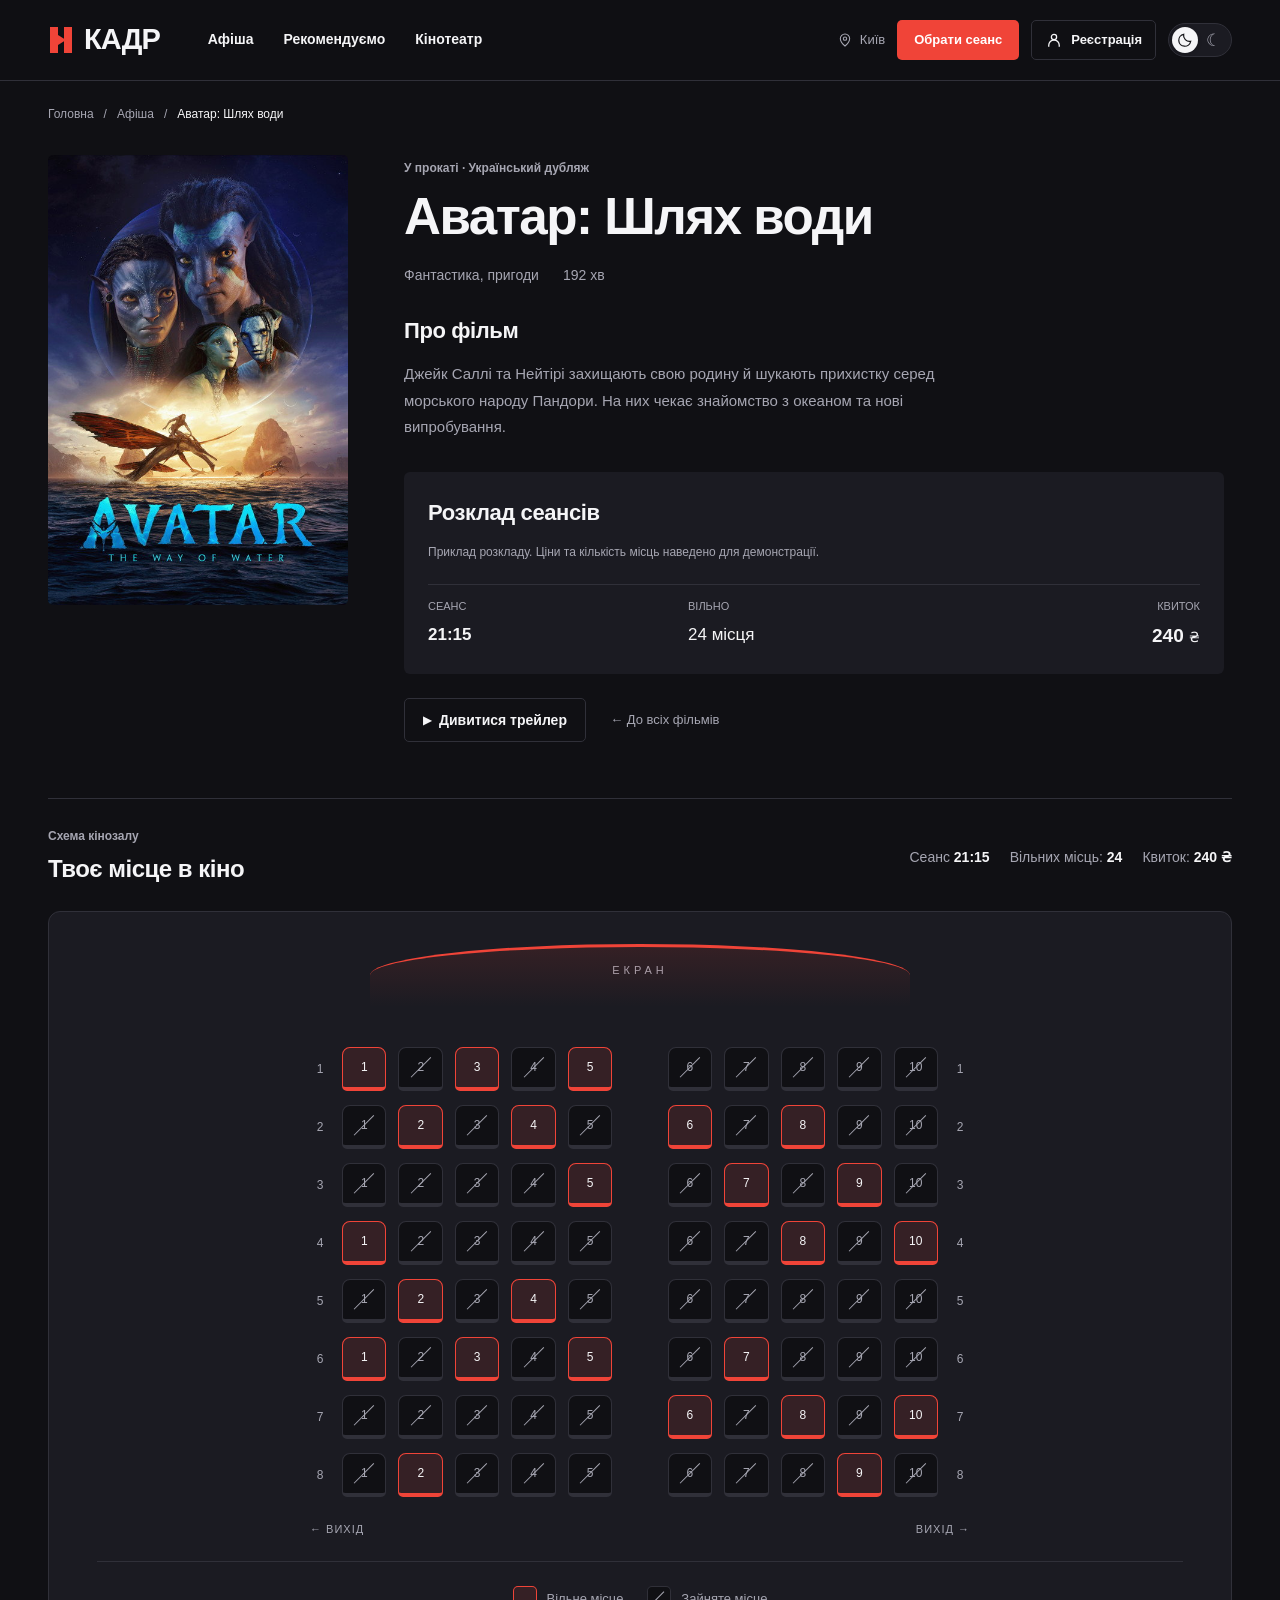
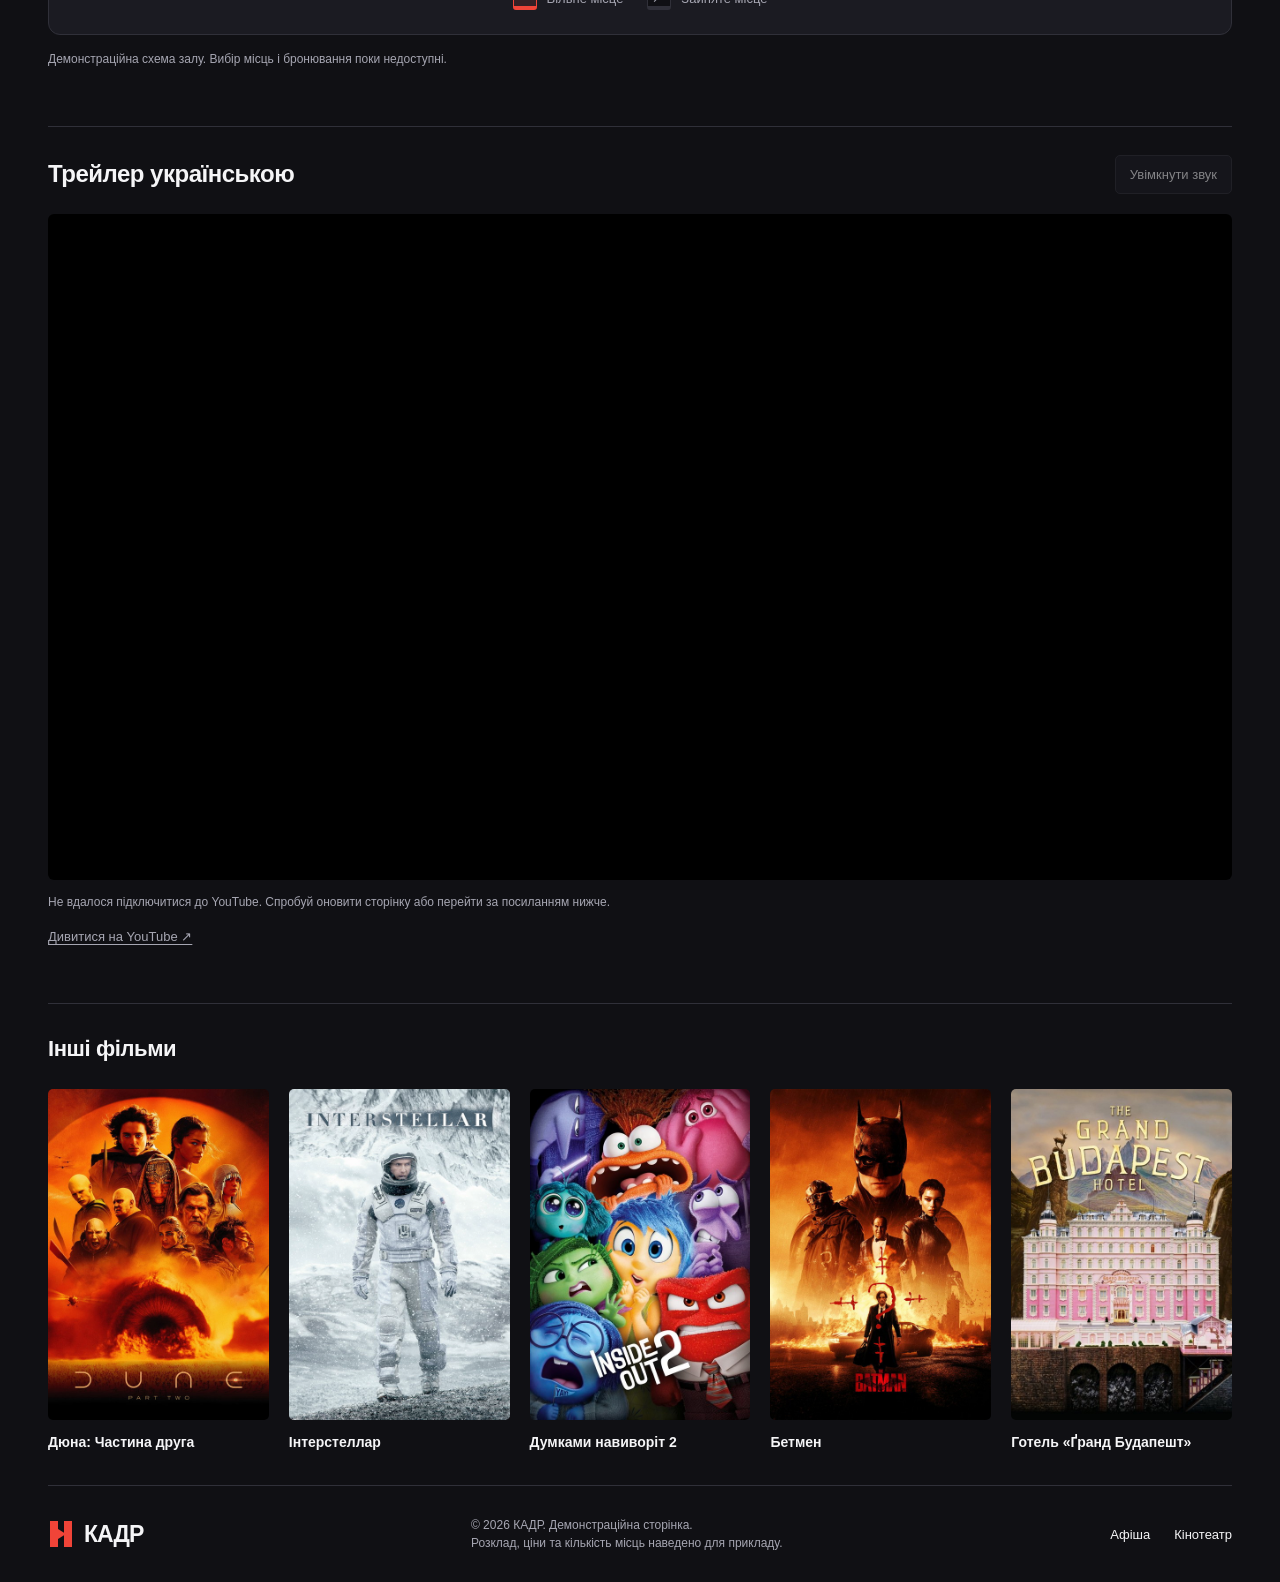
==== commit 2cd71188: "Add cinema hall layouts and update trailer carousel" ====
--- a/pages/movies/avatar.html
+++ b/pages/movies/avatar.html
@@ -75,6 +75,152 @@
           >
         </div>
       </article>
+      <section class="cinema-hall" id="cinema-hall" aria-labelledby="hall-title">
+        <div class="hall-heading">
+          <div>
+            <p class="eyebrow">Схема кінозалу</p>
+            <h2 id="hall-title">Твоє місце в кіно</h2>
+          </div>
+          <div class="hall-session">
+            <span>Сеанс <strong><time>21:15</time></strong></span>
+            <span>Вільних місць: <strong>24</strong></span>
+            <span>Квиток: <strong>240 ₴</strong></span>
+          </div>
+        </div>
+        <div class="hall-plan">
+          <div class="hall-screen">ЕКРАН</div>
+          <div class="hall-rows" role="group" aria-label="8 рядів по 10 місць, прохід посередині">
+            <div class="hall-row" role="group" aria-label="Ряд 1">
+              <span class="hall-row-number" aria-hidden="true">1</span>
+              <span class="hall-seat" aria-label="Ряд 1, місце 1: вільне">1</span>
+              <span class="hall-seat hall-seat--occupied" aria-label="Ряд 1, місце 2: зайняте">2</span>
+              <span class="hall-seat" aria-label="Ряд 1, місце 3: вільне">3</span>
+              <span class="hall-seat hall-seat--occupied" aria-label="Ряд 1, місце 4: зайняте">4</span>
+              <span class="hall-seat" aria-label="Ряд 1, місце 5: вільне">5</span>
+              <span class="hall-aisle" aria-hidden="true"></span>
+              <span class="hall-seat hall-seat--occupied" aria-label="Ряд 1, місце 6: зайняте">6</span>
+              <span class="hall-seat hall-seat--occupied" aria-label="Ряд 1, місце 7: зайняте">7</span>
+              <span class="hall-seat hall-seat--occupied" aria-label="Ряд 1, місце 8: зайняте">8</span>
+              <span class="hall-seat hall-seat--occupied" aria-label="Ряд 1, місце 9: зайняте">9</span>
+              <span class="hall-seat hall-seat--occupied" aria-label="Ряд 1, місце 10: зайняте">10</span>
+              <span class="hall-row-number" aria-hidden="true">1</span>
+            </div>
+            <div class="hall-row" role="group" aria-label="Ряд 2">
+              <span class="hall-row-number" aria-hidden="true">2</span>
+              <span class="hall-seat hall-seat--occupied" aria-label="Ряд 2, місце 1: зайняте">1</span>
+              <span class="hall-seat" aria-label="Ряд 2, місце 2: вільне">2</span>
+              <span class="hall-seat hall-seat--occupied" aria-label="Ряд 2, місце 3: зайняте">3</span>
+              <span class="hall-seat" aria-label="Ряд 2, місце 4: вільне">4</span>
+              <span class="hall-seat hall-seat--occupied" aria-label="Ряд 2, місце 5: зайняте">5</span>
+              <span class="hall-aisle" aria-hidden="true"></span>
+              <span class="hall-seat" aria-label="Ряд 2, місце 6: вільне">6</span>
+              <span class="hall-seat hall-seat--occupied" aria-label="Ряд 2, місце 7: зайняте">7</span>
+              <span class="hall-seat" aria-label="Ряд 2, місце 8: вільне">8</span>
+              <span class="hall-seat hall-seat--occupied" aria-label="Ряд 2, місце 9: зайняте">9</span>
+              <span class="hall-seat hall-seat--occupied" aria-label="Ряд 2, місце 10: зайняте">10</span>
+              <span class="hall-row-number" aria-hidden="true">2</span>
+            </div>
+            <div class="hall-row" role="group" aria-label="Ряд 3">
+              <span class="hall-row-number" aria-hidden="true">3</span>
+              <span class="hall-seat hall-seat--occupied" aria-label="Ряд 3, місце 1: зайняте">1</span>
+              <span class="hall-seat hall-seat--occupied" aria-label="Ряд 3, місце 2: зайняте">2</span>
+              <span class="hall-seat hall-seat--occupied" aria-label="Ряд 3, місце 3: зайняте">3</span>
+              <span class="hall-seat hall-seat--occupied" aria-label="Ряд 3, місце 4: зайняте">4</span>
+              <span class="hall-seat" aria-label="Ряд 3, місце 5: вільне">5</span>
+              <span class="hall-aisle" aria-hidden="true"></span>
+              <span class="hall-seat hall-seat--occupied" aria-label="Ряд 3, місце 6: зайняте">6</span>
+              <span class="hall-seat" aria-label="Ряд 3, місце 7: вільне">7</span>
+              <span class="hall-seat hall-seat--occupied" aria-label="Ряд 3, місце 8: зайняте">8</span>
+              <span class="hall-seat" aria-label="Ряд 3, місце 9: вільне">9</span>
+              <span class="hall-seat hall-seat--occupied" aria-label="Ряд 3, місце 10: зайняте">10</span>
+              <span class="hall-row-number" aria-hidden="true">3</span>
+            </div>
+            <div class="hall-row" role="group" aria-label="Ряд 4">
+              <span class="hall-row-number" aria-hidden="true">4</span>
+              <span class="hall-seat" aria-label="Ряд 4, місце 1: вільне">1</span>
+              <span class="hall-seat hall-seat--occupied" aria-label="Ряд 4, місце 2: зайняте">2</span>
+              <span class="hall-seat hall-seat--occupied" aria-label="Ряд 4, місце 3: зайняте">3</span>
+              <span class="hall-seat hall-seat--occupied" aria-label="Ряд 4, місце 4: зайняте">4</span>
+              <span class="hall-seat hall-seat--occupied" aria-label="Ряд 4, місце 5: зайняте">5</span>
+              <span class="hall-aisle" aria-hidden="true"></span>
+              <span class="hall-seat hall-seat--occupied" aria-label="Ряд 4, місце 6: зайняте">6</span>
+              <span class="hall-seat hall-seat--occupied" aria-label="Ряд 4, місце 7: зайняте">7</span>
+              <span class="hall-seat" aria-label="Ряд 4, місце 8: вільне">8</span>
+              <span class="hall-seat hall-seat--occupied" aria-label="Ряд 4, місце 9: зайняте">9</span>
+              <span class="hall-seat" aria-label="Ряд 4, місце 10: вільне">10</span>
+              <span class="hall-row-number" aria-hidden="true">4</span>
+            </div>
+            <div class="hall-row" role="group" aria-label="Ряд 5">
+              <span class="hall-row-number" aria-hidden="true">5</span>
+              <span class="hall-seat hall-seat--occupied" aria-label="Ряд 5, місце 1: зайняте">1</span>
+              <span class="hall-seat" aria-label="Ряд 5, місце 2: вільне">2</span>
+              <span class="hall-seat hall-seat--occupied" aria-label="Ряд 5, місце 3: зайняте">3</span>
+              <span class="hall-seat" aria-label="Ряд 5, місце 4: вільне">4</span>
+              <span class="hall-seat hall-seat--occupied" aria-label="Ряд 5, місце 5: зайняте">5</span>
+              <span class="hall-aisle" aria-hidden="true"></span>
+              <span class="hall-seat hall-seat--occupied" aria-label="Ряд 5, місце 6: зайняте">6</span>
+              <span class="hall-seat hall-seat--occupied" aria-label="Ряд 5, місце 7: зайняте">7</span>
+              <span class="hall-seat hall-seat--occupied" aria-label="Ряд 5, місце 8: зайняте">8</span>
+              <span class="hall-seat hall-seat--occupied" aria-label="Ряд 5, місце 9: зайняте">9</span>
+              <span class="hall-seat hall-seat--occupied" aria-label="Ряд 5, місце 10: зайняте">10</span>
+              <span class="hall-row-number" aria-hidden="true">5</span>
+            </div>
+            <div class="hall-row" role="group" aria-label="Ряд 6">
+              <span class="hall-row-number" aria-hidden="true">6</span>
+              <span class="hall-seat" aria-label="Ряд 6, місце 1: вільне">1</span>
+              <span class="hall-seat hall-seat--occupied" aria-label="Ряд 6, місце 2: зайняте">2</span>
+              <span class="hall-seat" aria-label="Ряд 6, місце 3: вільне">3</span>
+              <span class="hall-seat hall-seat--occupied" aria-label="Ряд 6, місце 4: зайняте">4</span>
+              <span class="hall-seat" aria-label="Ряд 6, місце 5: вільне">5</span>
+              <span class="hall-aisle" aria-hidden="true"></span>
+              <span class="hall-seat hall-seat--occupied" aria-label="Ряд 6, місце 6: зайняте">6</span>
+              <span class="hall-seat" aria-label="Ряд 6, місце 7: вільне">7</span>
+              <span class="hall-seat hall-seat--occupied" aria-label="Ряд 6, місце 8: зайняте">8</span>
+              <span class="hall-seat hall-seat--occupied" aria-label="Ряд 6, місце 9: зайняте">9</span>
+              <span class="hall-seat hall-seat--occupied" aria-label="Ряд 6, місце 10: зайняте">10</span>
+              <span class="hall-row-number" aria-hidden="true">6</span>
+            </div>
+            <div class="hall-row" role="group" aria-label="Ряд 7">
+              <span class="hall-row-number" aria-hidden="true">7</span>
+              <span class="hall-seat hall-seat--occupied" aria-label="Ряд 7, місце 1: зайняте">1</span>
+              <span class="hall-seat hall-seat--occupied" aria-label="Ряд 7, місце 2: зайняте">2</span>
+              <span class="hall-seat hall-seat--occupied" aria-label="Ряд 7, місце 3: зайняте">3</span>
+              <span class="hall-seat hall-seat--occupied" aria-label="Ряд 7, місце 4: зайняте">4</span>
+              <span class="hall-seat hall-seat--occupied" aria-label="Ряд 7, місце 5: зайняте">5</span>
+              <span class="hall-aisle" aria-hidden="true"></span>
+              <span class="hall-seat" aria-label="Ряд 7, місце 6: вільне">6</span>
+              <span class="hall-seat hall-seat--occupied" aria-label="Ряд 7, місце 7: зайняте">7</span>
+              <span class="hall-seat" aria-label="Ряд 7, місце 8: вільне">8</span>
+              <span class="hall-seat hall-seat--occupied" aria-label="Ряд 7, місце 9: зайняте">9</span>
+              <span class="hall-seat" aria-label="Ряд 7, місце 10: вільне">10</span>
+              <span class="hall-row-number" aria-hidden="true">7</span>
+            </div>
+            <div class="hall-row" role="group" aria-label="Ряд 8">
+              <span class="hall-row-number" aria-hidden="true">8</span>
+              <span class="hall-seat hall-seat--occupied" aria-label="Ряд 8, місце 1: зайняте">1</span>
+              <span class="hall-seat" aria-label="Ряд 8, місце 2: вільне">2</span>
+              <span class="hall-seat hall-seat--occupied" aria-label="Ряд 8, місце 3: зайняте">3</span>
+              <span class="hall-seat hall-seat--occupied" aria-label="Ряд 8, місце 4: зайняте">4</span>
+              <span class="hall-seat hall-seat--occupied" aria-label="Ряд 8, місце 5: зайняте">5</span>
+              <span class="hall-aisle" aria-hidden="true"></span>
+              <span class="hall-seat hall-seat--occupied" aria-label="Ряд 8, місце 6: зайняте">6</span>
+              <span class="hall-seat hall-seat--occupied" aria-label="Ряд 8, місце 7: зайняте">7</span>
+              <span class="hall-seat hall-seat--occupied" aria-label="Ряд 8, місце 8: зайняте">8</span>
+              <span class="hall-seat" aria-label="Ряд 8, місце 9: вільне">9</span>
+              <span class="hall-seat hall-seat--occupied" aria-label="Ряд 8, місце 10: зайняте">10</span>
+              <span class="hall-row-number" aria-hidden="true">8</span>
+            </div>
+          </div>
+          <div class="hall-exits" aria-label="Виходи з обох боків залу">
+            <span>← ВИХІД</span><span>ВИХІД →</span>
+          </div>
+          <ul class="hall-legend" aria-label="Позначення місць">
+            <li><span class="hall-seat" aria-hidden="true"></span>Вільне місце</li>
+            <li><span class="hall-seat hall-seat--occupied" aria-hidden="true"></span>Зайняте місце</li>
+          </ul>
+        </div>
+        <p class="hall-note">Демонстраційна схема залу. Вибір місць і бронювання поки недоступні.</p>
+      </section>
       <section
         class="movie-trailer"
         aria-labelledby="trailer-title"
--- a/assets/css/style.css
+++ b/assets/css/style.css
@@ -307,6 +307,9 @@
   position: relative;
   min-width: 0;
   background: #0b0b0e;
+  overflow: hidden;
+  clip-path: inset(0);
+  isolation: isolate;
 }
 .feature-visual img {
   position: absolute;
@@ -314,9 +317,41 @@
   width: 100%;
   height: 100%;
   object-fit: cover;
+  z-index: 1;
+  pointer-events: none;
+}
+.feature-video {
+  position: absolute;
+  display: block;
+  max-width: none;
+  top: 0;
+  left: 0;
+  border: 0;
+  pointer-events: none;
+  opacity: 0;
+}
+.feature-visual.is-playing .feature-video {
+  opacity: 1;
+}
+.feature-visual.is-playing img {
+  opacity: 0;
+}
+.feature-visual::after {
+  content: "";
+  position: absolute;
+  inset: 0;
+  z-index: 1;
+  pointer-events: none;
+  background:
+    linear-gradient(to right, #0b0b0e 0, #0b0b0eb3 12px, transparent 64px,
+      transparent calc(100% - 64px), #0b0b0eb3 calc(100% - 12px), #0b0b0e 100%),
+    linear-gradient(to bottom, #0b0b0e 0, #0b0b0eb3 12px, transparent 56px,
+      transparent calc(100% - 56px), #0b0b0eb3 calc(100% - 12px), #0b0b0e 100%);
+  box-shadow: inset 0 0 0 3px #0b0b0e;
 }
 .feature-top {
   position: absolute;
+  z-index: 2;
   inset: 24px 24px auto;
   display: flex;
   justify-content: space-between;
--- a/assets/css/movie.css
+++ b/assets/css/movie.css
@@ -93,6 +93,173 @@
   margin: 24px 0 0 20px;
   font-size: 13px;
   color: var(--muted);
+}
+.cinema-hall {
+  margin-top: 56px;
+  padding-top: 28px;
+  border-top: 1px solid var(--line);
+}
+.hall-heading {
+  display: flex;
+  flex-wrap: wrap;
+  justify-content: space-between;
+  align-items: center;
+  gap: 16px;
+  margin-bottom: 24px;
+}
+.hall-heading .eyebrow {
+  margin: 0 0 6px;
+}
+.hall-heading h2 {
+  margin: 0;
+  font-size: 24px;
+  font-weight: 650;
+  letter-spacing: -0.5px;
+}
+.hall-session {
+  display: flex;
+  flex-wrap: wrap;
+  gap: 8px 20px;
+  color: var(--muted);
+  font-size: 14px;
+}
+.hall-session strong {
+  color: var(--text);
+}
+.hall-plan {
+  padding: 32px clamp(12px, 4vw, 48px) 24px;
+  border: 1px solid var(--line);
+  border-radius: 12px;
+  background: var(--panel);
+}
+.hall-screen {
+  position: relative;
+  max-width: 540px;
+  margin: 0 auto 40px;
+  padding: 18px 0 28px;
+  text-align: center;
+  color: var(--muted);
+  font-size: 11px;
+  letter-spacing: 4px;
+}
+.hall-screen::before {
+  content: "";
+  position: absolute;
+  inset: 0;
+  border-top: 3px solid var(--accent);
+  border-radius: 50% 50% 0 0;
+  background: linear-gradient(to bottom, color-mix(in srgb, var(--accent) 12%, transparent), transparent);
+}
+.hall-rows {
+  display: grid;
+  gap: 14px;
+  max-width: 660px;
+  margin-inline: auto;
+}
+.hall-row {
+  display: grid;
+  grid-template-columns: 20px repeat(5, minmax(0, 1fr)) minmax(12px, 0.7fr) repeat(5, minmax(0, 1fr)) 20px;
+  gap: clamp(4px, 1vw, 12px);
+  align-items: center;
+}
+.hall-row-number {
+  text-align: center;
+  font-size: 12px;
+  color: var(--muted);
+}
+.hall-seat {
+  position: relative;
+  display: flex;
+  justify-content: center;
+  align-items: center;
+  width: 100%;
+  aspect-ratio: 1 / 1;
+  max-height: 44px;
+  border: 1px solid var(--accent);
+  border-bottom-width: 4px;
+  border-radius: 8px 8px 5px 5px;
+  background: color-mix(in srgb, var(--accent) 12%, var(--panel));
+  color: var(--text);
+  font-size: 12px;
+}
+.hall-seat--occupied {
+  border-color: var(--line);
+  background: var(--bg);
+  color: var(--muted);
+}
+.hall-seat--occupied::after {
+  content: "";
+  position: absolute;
+  width: 65%;
+  height: 1px;
+  background: var(--muted);
+  transform: rotate(-45deg);
+}
+.hall-exits {
+  display: flex;
+  justify-content: space-between;
+  max-width: 660px;
+  margin: 24px auto 0;
+  color: var(--muted);
+  font-size: 11px;
+  letter-spacing: 1px;
+}
+.hall-legend {
+  display: flex;
+  flex-wrap: wrap;
+  justify-content: center;
+  gap: 12px 24px;
+  padding: 24px 0 0;
+  margin: 24px 0 0;
+  border-top: 1px solid var(--line);
+  list-style: none;
+  color: var(--muted);
+  font-size: 13px;
+}
+.hall-legend li {
+  display: flex;
+  align-items: center;
+  gap: 10px;
+}
+.hall-legend .hall-seat {
+  width: 24px;
+  flex-shrink: 0;
+  border-radius: 5px 5px 3px 3px;
+}
+.hall-note {
+  margin: 14px 0 0;
+  color: var(--muted);
+  font-size: 12px;
+  line-height: 1.7;
+}
+@media (max-width: 599px) {
+  .cinema-hall {
+    margin-top: 40px;
+  }
+  .hall-heading h2 {
+    font-size: 21px;
+  }
+  .hall-plan {
+    padding-top: 24px;
+  }
+  .hall-screen {
+    margin-bottom: 24px;
+  }
+  .hall-rows {
+    gap: 10px;
+  }
+  .hall-row {
+    grid-template-columns: 12px repeat(5, minmax(0, 1fr)) 10px repeat(5, minmax(0, 1fr)) 12px;
+    gap: 4px;
+  }
+  .hall-seat {
+    font-size: 9px;
+    border-radius: 5px 5px 3px 3px;
+    border-bottom-width: 3px;
+  }
+  .hall-row-number {
+    font-size: 10px;
+  }
 }
 .movie-trailer {
   margin-top: 56px;
